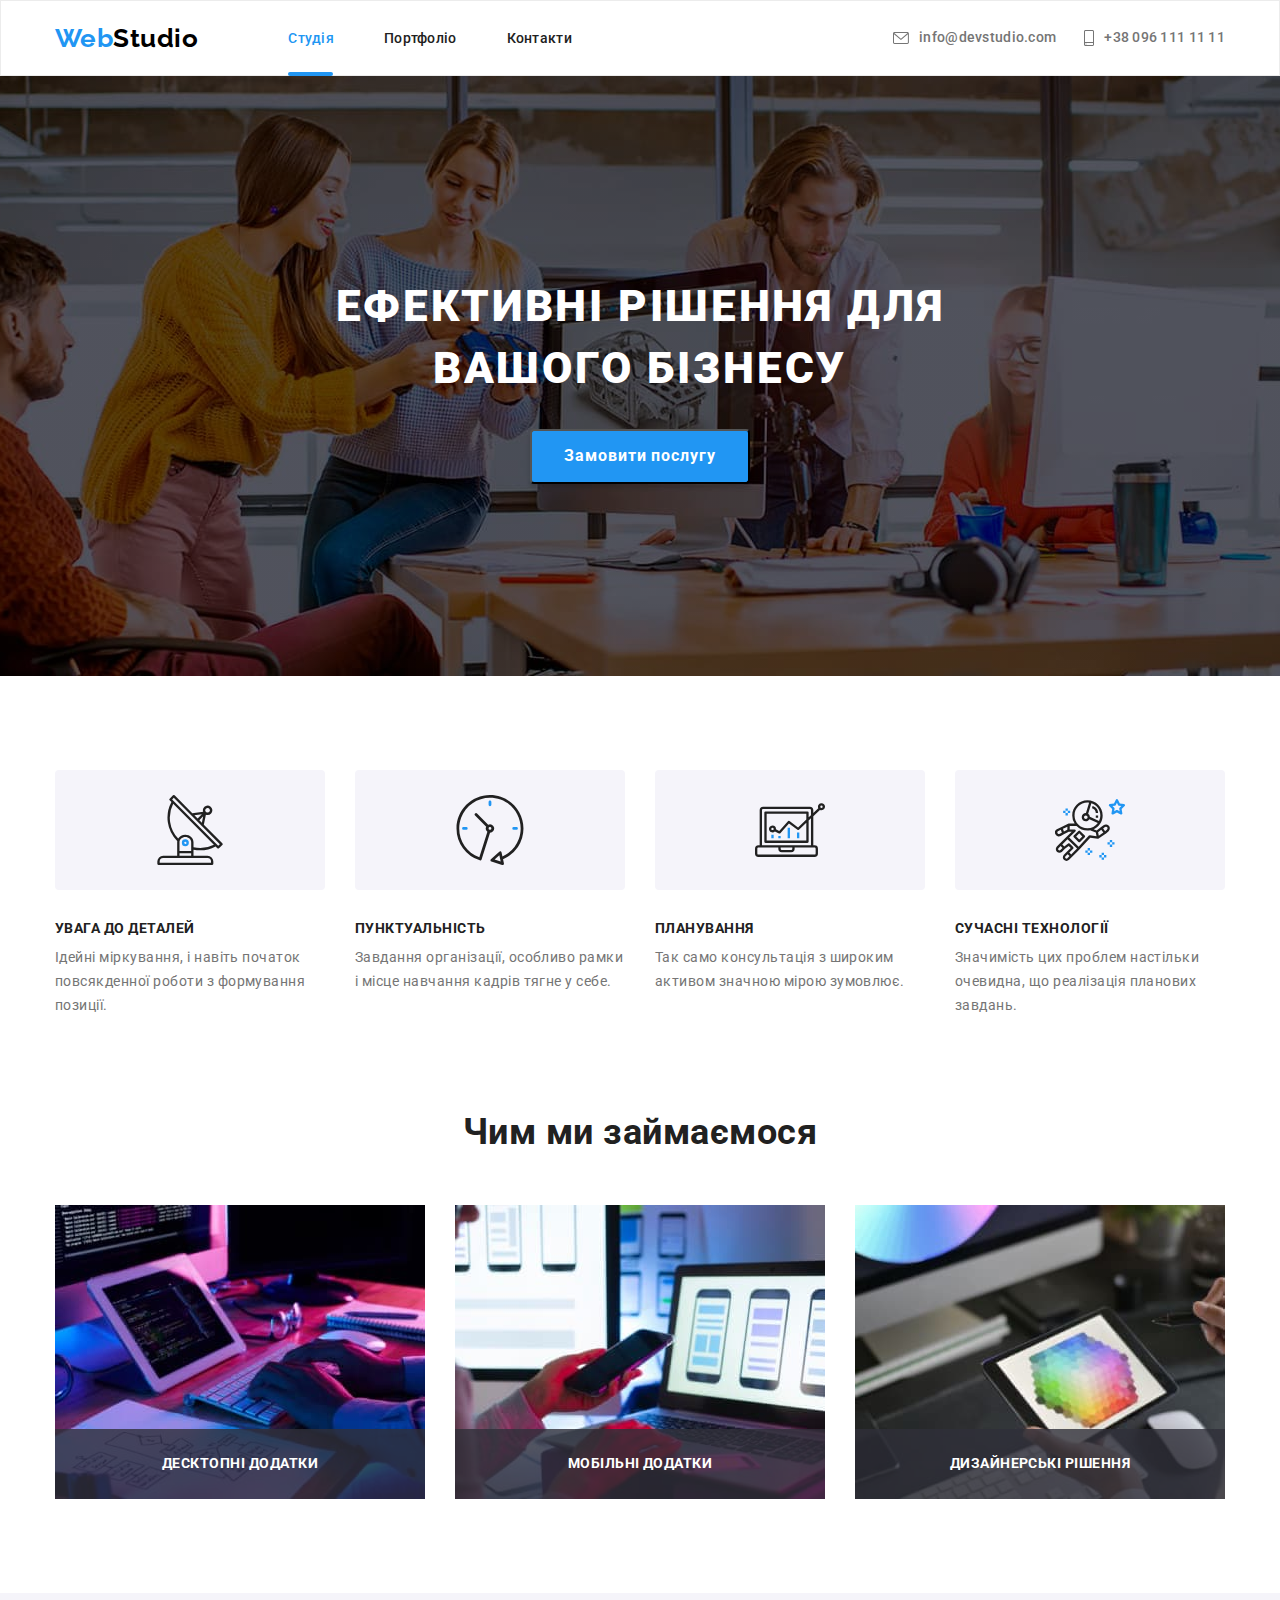
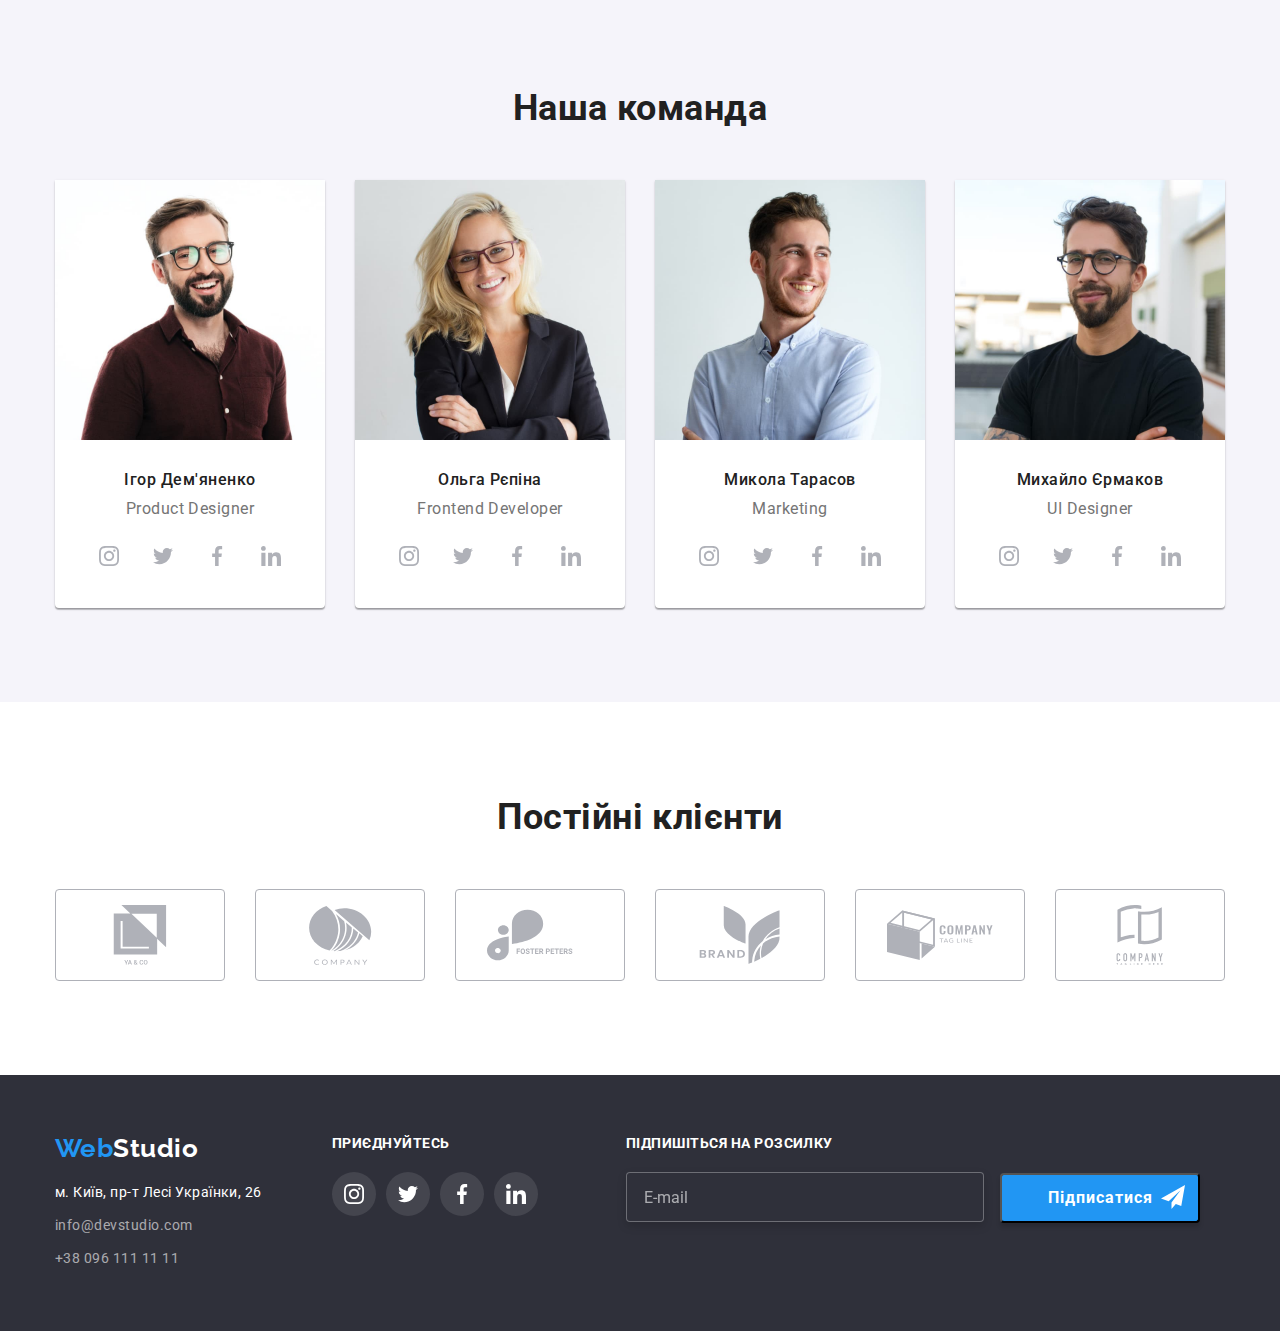
==== index.html @ 26f71ac4 "Оформление 6 д/з" ====
<!DOCTYPE html>
<html lang="uk">
    
<head>
    <meta charset="UTF-8">
    <meta http-equiv="X-UA-Compatible" content="IE=edge">
    <meta name="viewport" content="width=device-width, initial-scale=1.0">
    <title>Студія</title>
    <link rel="stylesheet" href="https://cdnjs.cloudflare.com/ajax/libs/modern-normalize/1.0.0/modern-normalize.min.css" />
    <link rel="preconnect" href="https://fonts.googleapis.com">
    <link rel="preconnect" href="https://fonts.gstatic.com" crossorigin>
    <link
        href="https://fonts.googleapis.com/css2?family=Raleway:ital,wght@0,700;1,700&family=Roboto:wght@400;500;700;900&display=swap"
        rel="stylesheet">
        <link rel="stylesheet" href="https://cdn.jsdelivr.net/npm/modern-normalize@1.1.0/modern-normalize.min.css">
    <link rel="stylesheet" href="./css/styles.css">
</head>
<body class="body-page">

    <!--Шапка-->

    <header class="page-header">
        <div class="container page-header-container">

        <nav class="page-nav">

        <a href="./index.html" class="logo"><span class="logo-web">Web</span>Studio</a>

        

        <ul class="menu list">
            <li class="menu-item">
                <a href="./index.html" class="menu-link link-current lines">Студія </a>
            </li>
            <li class="menu-item">
                <a href="./portfolio.html" class="menu-link lines">Портфоліо</a>
            </li>
            <li class="menu-item">
                <a href="" class="menu-link lines">Контакти</a>
            </li>

            </ul>

            </nav>

            

           <ul class="contact list">

            <li>
                <a href="mailto:info@devstudio.com" class="contact-phone-number lines ">
                    <svg class="contact-icon mail-list-item-link" width="16" height="12">
                        <use href="./images/sprite/symbol-defs.svg#icon-mail-page-header-hover"></use>
                    </svg>
                    info@devstudio.com</a>
            </li>
         
            <li>
               
                <a href="tel:+380961111111" class="contact-phone-number lines ">
                    <svg class="contact-icon phone-list-item-link" width="10" height="16">
                        <use href="./images/sprite/symbol-defs.svg#icon-smartphone-page-header"></use>
                    </svg>
                    +38 096 111 11 11</a>
                
            </li>
            

          </ul>
        </div>  

      

    </header>

    <!--уникальный контент страницы-->
    <main>

<!--Герой-->
<section class="hero">


    <div class="container page-hero-container">

<h1 class="hero-titel">Ефективні рішення для вашого бізнесу</h1>

<button type="button" class="modal-open-btn pramery" data-modal-open>Замовити послугу</button>

</div>

</section>

<!--Предложение-->

<section class="section section-sentence">
<div class="container container-section-sentence">


    <h2 class="section-titel hidinh">Наші переваги</h2>

    <ul class="sentence-list list">


    <li class="section-sentence-item">
        <div class="section-sentence-list"></div>

        <a href="antenna" lang="en" class="sentence-icon  ">
            <svg class="sentence-icon-list " width="70" height="70">
                <use href="./images/sprite/symbol-defs.svg#icon-antenna-section-sentence" class="sentence-icon-list-item">
                </use>
            </svg>
        </a>
        <h2 class="titel subtitel">УВАГА ДО ДЕТАЛЕЙ</h2>
        <p class="title-list">Ідейні міркування, і навіть початок повсякденної роботи з формування позиції.</p>


    </li>
    
    
    <li class="section-sentence-item">
        <div class="section-sentence-list"></div>
        <a href="clock" lang="en" class="sentence-icon ">
            <svg class="sentence-icon-list " width="70" height="70">
                <use href="./images/sprite/symbol-defs.svg#icon-clock-section-sentence" class="sentence-icon-list-item"></use>
            </svg>
        </a>
        <h2 class="titel subtitel">ПУНКТУАЛЬНІСТЬ</h2>
        <p class="title-list">Завдання організації, особливо рамки і місце навчання кадрів тягне у себе.</p>
        
    </li>
    
    <li class="section-sentence-item">
        <div class="section-sentence-list"></div>
        <a href="diagram" lang="en" class="sentence-icon  ">
            <svg class="sentence-icon-list " width="70" height="70">
                <use href="./images/sprite/symbol-defs.svg#icon-diagram-section-sentence" class="sentence-icon-list-item">
                </use>
            </svg>
        </a>
        <h2 class="titel subtitel">ПЛАНУВАННЯ</h2>
        <p class="title-list">Так само консультація з широким активом значною мірою зумовлює.</p>
        
    </li>
    
    <li class="section-sentence-item">
        <div class="section-sentence-list"></div>
        <a href="astronaut" lang="en" class="sentence-icon ">
            <svg class="sentence-icon-list " width="70" height="70">
                <use href="./images/sprite/symbol-defs.svg#icon-astronaut-section-sentence" class="sentence-icon-list-item">
                </use>
            </svg>
        </a>
        <h2 class="titel subtitel">СУЧАСНІ ТЕХНОЛОГІЇ</h2>
        <p class="title-list">Значимість цих проблем настільки очевидна, що реалізація планових завдань.</p>
         
    </li>
       
    </ul>
    </div>

</section>


<!--Чем занимается студия-->
<section class="section-do " >
<div class="container container-section-do">
   <h2 class="section-titel">Чим ми займаємося</h2>

   
   <ul class="section-list-do  list">
    <li class="section-list-do-item red">
    <div class="section-do-thumb">
        <img class="section-do-img" src="./images/img-1.jpg" alt="ноутбук" width="370"> 
        <p class="section-do-label">Десктопні додатки</p>
    </div>
    </li>

    <li class="section-list-do-item">
    <div class="section-do-thumb">
        <img src="./images/img-2.jpg" alt="телефон" width="370">

        <p class="section-do-label">Мобільні додатки</p>
        </div>
    </li>

    <li class="section-list-do-item">

    <div class="section-do-thumb">
        <img src="./images/img-3.jpg" alt="планшет" width="370">
        <p class="section-do-label">Дизайнерські рішення</p>
    </div>

    </li>
  
</ul>



</div>

</section>

<!--Команда-->
<section class="section team ">

    <div class="container">

    <h2 class="section-titel ">Наша команда</h2>

    <ul class="team-list list">
        <li class="team-list-link">
            
                <img src="./images/unknown.jpg" class="team-list-link-img" alt="мужчина" width="270">
                <h2 class="team-title subtitel">Ігор Дем'яненко</h2> 
                <p class="work-title">Product Designer</p> 

                <ul class="social-list list">
                    <li class="social-list__item">
                        <a href="instagram" lang="en" class="social-list__item-link social-list__item-link_instagram ">
                        <svg class="social-list__icon" width="20" height="20">
                            <use href="./images/sprite/symbol-defs.svg#icon-instagram-2" class="social-list-icon-use">
                            </use>
                        </svg>
                    </a>
                </li>

                    <li class="social-list__item">
                        <a href="twitter" lang="en" class="social-list__item-link social-list__item-link_twitter ">
                            <svg class="social-list__icon" width="20" height="20">
                                <use href="./images/sprite/symbol-defs.svg#icon-twitter" class="social-list-icon-use">
                                </use>
                            </svg>
                        </a>
                    </li>

                    <li class="social-list__item">
                        <a href="facebook" lang="en" class="social-list__item-link social-list__item-link_facebook ">
                            <svg class="social-list__icon" width="20" height="20">
                                <use href="./images/sprite/symbol-defs.svg#icon-facebook" class="social-list-icon-use">
                                </use>
                            </svg>
                        </a>
                    </li>

                    <li class="social-list__item">
                        <a href="linkedin" lang="en" class="social-list__item-link social-list__item-link_linkedin">
                            <svg class="social-list__icon" width="20" height="20">
                                <use href="./images/sprite/symbol-defs.svg#icon-linkedin" class="social-list-icon-use">
                                </use>
                            </svg>
                        </a>
                    </li>



                </ul>
               

               


            
        </li>

        

    <li class="team-list-link">

    <img src="./images/unknown2.jpg"class="team-list-link-img" alt="женщина" width="270">
     <h2 class="team-title subtitel">Ольга Рєпіна</h2>
     <p class="work-title">Frontend Developer</P>
     
        <ul class="social-list list">
            <li class="social-list__item">
                <a href="instagram" lang="en" class="social-list__item-link social-list__item-link_instagram ">
                    <svg class="social-list__icon" width="20" height="20">
                        <use href="./images/sprite/symbol-defs.svg#icon-instagram-2" class="social-list-icon-use">
                        </use>
                    </svg>
                </a>
            </li>
        
            <li class="social-list__item">
                <a href="twitter" lang="en" class="social-list__item-link social-list__item-link_twitter ">
                    <svg class="social-list__icon" width="20" height="20">
                        <use href="./images/sprite/symbol-defs.svg#icon-twitter" class="social-list-icon-use">
                        </use>
                    </svg>
                </a>
            </li>
        
            <li class="social-list__item">
                <a href="facebook" lang="en" class="social-list__item-link social-list__item-link_facebook ">
                    <svg class="social-list__icon" width="20" height="20">
                        <use href="./images/sprite/symbol-defs.svg#icon-facebook" class="social-list-icon-use">
                        </use>
                    </svg>
                </a>
            </li>
        
            <li class="social-list__item">
                <a href="linkedin" lang="en" class="social-list__item-link social-list__item-link_linkedin">
                    <svg class="social-list__icon" width="20" height="20">
                        <use href="./images/sprite/symbol-defs.svg#icon-linkedin" class="social-list-icon-use">
                        </use>
                    </svg>
                </a>
            </li>
        
        
        
        </ul>

    </li>

    <li class="team-list-link">

    <img src="./images/unknown3.jpg"class="team-list-link-img" alt="мужчина" width="270">
    <h2 class="team-title subtitel">Микола Тарасов</h2>
    <P class="work-title">Marketing</P>

    <ul class="social-list list">
        <li class="social-list__item">
            <a href="instagram" lang="en" class="social-list__item-link social-list__item-link_instagram ">
                <svg class="social-list__icon" width="20" height="20">
                    <use href="./images/sprite/symbol-defs.svg#icon-instagram-2" class="social-list-icon-use">
                    </use>
                </svg>
            </a>
        </li>
    
        <li class="social-list__item">
            <a href="twitter" lang="en" class="social-list__item-link social-list__item-link_twitter ">
                <svg class="social-list__icon" width="20" height="20">
                    <use href="./images/sprite/symbol-defs.svg#icon-twitter" class="social-list-icon-use">
                    </use>
                </svg>
            </a>
        </li>
    
        <li class="social-list__item">
            <a href="facebook" lang="en" class="social-list__item-link social-list__item-link_facebook ">
                <svg class="social-list__icon" width="20" height="20">
                    <use href="./images/sprite/symbol-defs.svg#icon-facebook" class="social-list-icon-use">
                    </use>
                </svg>
            </a>
        </li>
    
        <li class="social-list__item">
            <a href="linkedin" lang="en" class="social-list__item-link social-list__item-link_linkedin">
                <svg class="social-list__icon" width="20" height="20">
                    <use href="./images/sprite/symbol-defs.svg#icon-linkedin" class="social-list-icon-use">
                    </use>
                </svg>
            </a>
        </li>
    
    
    
    </ul>

    </li>


    <li class="team-list-link">
   
        <img src="./images/unknown4.jpg"class="team-list-link-img" alt="мужчина" width="270">
        <h2 class="team-title subtitel">Михайло Єрмаков</h2>
       <P class="work-title">UI Designer</P>

    <ul class="social-list list">
        <li class="social-list__item">
            <a href="instagram" lang="en" class="social-list__item-link social-list__item-link_instagram ">
                <svg class="social-list__icon" width="20" height="20">
                    <use href="./images/sprite/symbol-defs.svg#icon-instagram-2" class="social-list-icon-use">
                    </use>
                </svg>
            </a>
        </li>
    
        <li class="social-list__item">
            <a href="twitter" lang="en" class="social-list__item-link social-list__item-link_twitter ">
                <svg class="social-list__icon" width="20" height="20">
                    <use href="./images/sprite/symbol-defs.svg#icon-twitter" class="social-list-icon-use">
                    </use>
                </svg>
            </a>
        </li>
    
        <li class="social-list__item">
            <a href="facebook" lang="en" class="social-list__item-link social-list__item-link_facebook ">
                <svg class="social-list__icon" width="20" height="20">
                    <use href="./images/sprite/symbol-defs.svg#icon-facebook" class="social-list-icon-use">
                    </use>
                </svg>
            </a>
        </li>
    
        <li class="social-list__item">
            <a href="linkedin" lang="en" class="social-list__item-link social-list__item-link_linkedin">
                <svg class="social-list__icon" width="20" height="20">
                    <use href="./images/sprite/symbol-defs.svg#icon-linkedin" class="social-list-icon-use">
                    </use>
                </svg>
            </a>
        </li>
    
    
    
    </ul>

    </li>
</ul>

</div>

</section>

<section class="section clients">

    <!--Постійні клієнти-->
    <div class="container">

<h2 class="clients-titel">Постійні клієнти</h2>

<ul class="clients-list list">

    <li class="clients-list__item">
    <a href="clients-1" lang="en" class="clients-list__item-link">
        <svg class="clients-list__icon" width="106" height="60">
            <use href="./images/sprite/symbol-defs.svg#icon-group" class="clients-list-icon-use">
            </use>
        </svg>
    </a>
    </li>

    <li class="clients-list__item">
        
        <a href="clients-2" lang="en" class="clients-list__item-link">
        <svg class="clients-list__icon" width="106" height="60">
            <use href="./images/sprite/symbol-defs.svg#icon-group-2" class="clients-list-icon-use">
            </use>
        </svg>
    </a>
</li>


    <li class="clients-list__item">
        <a href="clients-3" lang="en" class="clients-list__item-link">
        <svg class="clients-list__icon" width="106" height="60">
            <use href="./images/sprite/symbol-defs.svg#icon-group-3" class="clients-list-icon-use">
            </use>
        </svg>
    </a>
</li>


    <li class="clients-list__item">
        
        <a href="clients-4" lang="en" class="clients-list__item-link">
        <svg class="clients-list__icon" width="106" height="60">
            <use href="./images/sprite/symbol-defs.svg#icon-group-4" class="clients-list-icon-use">
            </use>
        </svg>
    </a>

</li>
    <li class="clients-list__item">
        
        <a href="clients-5" lang="en" class="clients-list__item-link">
        <svg class="clients-list__icon" width="106" height="60">
            <use href="./images/sprite/symbol-defs.svg#icon-group-5" class="clients-list-icon-use">
            </use>
        </svg>
    </a>

</li>
    <li class="clients-list__item">
        <a href="clients-6" lang="en" class="clients-list__item-link">
        <svg class="clients-list__icon" width="106" height="60">
            <use href="./images/sprite/symbol-defs.svg#icon-group-6" class="clients-list-icon-use">
            </use>
        </svg>
    </a>

</li>
</ul>



</div>

</section>

</main>

<footer class="footer container-footer">

    <div class="container footer-box">

        
<div class="footer-on">
      
        <a href="./index.html" class="logo-footer lines"><span class="logo-web-footer">Web</span>Studio</a>

       

    <address class="footer-address">

    <ul class="footer-titel list">

        <li><a href="https://www.google.com/maps/place/бул.+Леси+Украинки,+26,+Киев,+02000/@50.4265807,30.5383858,17z/data=!3m1!4b1!4m5!3m4!1s0x40d4cf0e033ecbe9:0x57a4dffefec77da0!8m2!3d50.4265807!4d30.5383858?shorturl=1"
                target="_blank" rel="noreferer noopener nofollow" class="footer-link adress footer-br">м. Київ, пр-т Лесі Українки, 26</a></li>
        <li><a href="mailto:info@devstudio.com" class="footer-link mail footer-br">info@devstudio.com</a></li>
            <li><a href="tel:+380961111111" class="footer-link tel footer-br">+38 096 111 11 11</a></li>
        
    
    </ul>
    </address>

    </div>


    <div class="foter-social">

    <p class="footer-social-titel">приєднуйтесь</p>

    <ul class="footer-social-list list">



     
    
        <li class="footer-social-list__item">
            <a href="instagram" lang="en" class="footer-social-list__item-link social-list__item-link_instagram ">
                <svg class="footer-social-list__icon" width="20" height="20">
                    <use href="./images/sprite/symbol-defs.svg#icon-instagram-2" class="footer-social-list-icon-use">
                    </use>
                </svg>
            </a>
        </li>
    
        <li class="social-list__item">
            <a href="twitter" lang="en" class="footer-social-list__item-link social-list__item-link_twitter ">
                <svg class="footer-social-list__icon" width="20" height="20">
                    <use href="./images/sprite/symbol-defs.svg#icon-twitter" class="footer-social-list-icon-use">
                    </use>
                </svg>
            </a>
        </li>
    
        <li class="social-list__item">
            <a href="facebook" lang="en" class="footer-social-list__item-link social-list__item-link_facebook ">
                <svg class="footer-social-list__icon" width="20" height="20">
                    <use href="./images/sprite/symbol-defs.svg#icon-facebook" class="footer-social-list-icon-use">
                    </use>
                </svg>
            </a>
        </li>
    
        <li class="social-list__item">
            <a href="linkedin" lang="en" class="footer-social-list__item-link social-list__item-link_linkedin">
                <svg class="footer-social-list__icon" width="20" height="20">
                    <use href="./images/sprite/symbol-defs.svg#icon-linkedin" class="footer-social-list-icon-use">
                    </use>
                </svg>
            </a>
        </li>
    
    
    
    </ul>
 
    </div>


    
    <div>
        <p class="footer-input-titel">Підпишіться на розсилку</p>

<form class="footer-modal-form">
    <label class="footer-modal-form-field">
        <div class="modal-form-input-wrapp">
            <input type="email" class="footer-modal-form-input" 
            required pattern="[A-Za-zА-Яа-яЁёІіЇїЄє]+" 
            name="user-footer_email"
            placeholder="E-mail">
        
<span class="footer-modal-form-buttom">
<button type='submit' class= "footer-modal-button">Підписатися
    <svg class="footer-modal-icon-send " width="24" height="24">
        <use href="./images/sprite/symbol-defs.svg#icon-send"></use>
    </svg>
</button>

</span>

</div>




        </form>
    </div>



</footer>

<div class="backdrop is-hidden"  data-modal>
    <div class="modal">
        <button type="buttom" class="modal-close-btn" data-modal-close>
            <svg class="modal-close-icon" width="18" height="18">
                <use href="./images/sprite/symbol-defs.svg#icon-close">
                    </use>
            </svg>
        </button>
        <b class="modal-form-titel">Залиште свої дані, ми вам передзвонимо</b>
        <form class="modal-form">
            <label class="modal-form-field">
                <span class="modal-form-field-desc">Ім'я</span>
                <span class="modal-form-input-wrapp">
                <input type="text" class="modal-form-input" 
                required 
                pattern="[A-Za-zА-Яа-яЁёІіЇїЄє]+" 
                name="user_name">
                <svg class="modal-form-icon" width="18" height="18">
                    <use href="./images/sprite/symbol-defs.svg#modal-icon-person"></use>
                </svg>
                </span>

            </label>

            <label class="modal-form-field">
                <span class="modal-form-field-desc">Телефон</span>
                <span class="modal-form-input-wrapp">
                <input type="tel" class="modal-form-input" 
                required 
                pattern="[0-9]{3}-[0-9]{3}-[0-9]{2}-[0-9]{2}"
                title="xxx-xxx-xx-xx"
                name="user_phome">
                <svg class="modal-form-icon" width="18" height="18">
                    <use href="./images/sprite/symbol-defs.svg#modal-icon-phone"></use>
                </svg>
                </span>
                
            </label>

            <label class="modal-form-field">
                <span class="modal-form-field-desc">Пошта</span>
                <span class="modal-form-input-wrapp">
                <input type="email" class="modal-form-input" required pattern="[A-Za-zА-Яа-яЁёІіЇїЄє]+"
                name="user_email">
                <svg class="modal-form-icon" width="18" height="18">
                    <use href="./images/sprite/symbol-defs.svg#modal-icon-email"></use>
                </svg>
                </span>
            </label>

            <label class="modal-form-field">
           <span class="modal-form-field-desc">Коментар</span>
                <textarea name="user_message" class="modal-form-massage"
                placeholder="Введіть текст"></textarea>            
            </label>
            <label class="modal-form-check-field">
                <input type="checkbox" class="modal-form-check" required
                name="checkbox">
                <svg class="modal-form-own-checkbox">
                    <use  class="modal-form-own-checkbox-icon" href="./images/sprite/symbol-defs.svg#icon-check"></use>
                </svg>
                <span class="modal-form-text">Погоджуюся з розсилкою та приймаю &nbsp;</span>
                        <a href="" class="modal-form-treaty">Умови договору</a>
            </label>
            <button type='submit' class="modal-form-submit">Відправити</button>

        </form>
    </div>
</div>

    <script src="./js/modal.js"></script>
</body>
</html>
---- css/styles.css ----
/* цвет основного текста черный #212121 */
/* вторичный цвет серый #757575 */
/* акцент голубой цвет #2196F3 */
/* белый цвет #FFFFFF */


/* вторичный цвет фона темно серый #2F303A */
/* вториный цвет фона серый #F5F4FA */


:root {
    --primery-text-color: #212121;
    --titel-text-color: #757575;
    --accent-color: #2196F3;
    --stock-color: #FFFFFF;
    --logo-color: #000000;
    --hero-color: #2F303A;
    --tem-color: #F5F4FA;
    --footer-color: rgba(255, 255, 255, 0.6);
    --heder-line: #ECECEC;


    --primety-font:'Roboto', sans-serif;
    --secondary-font: 'Raleway', sans-serif;
    --overlay: rgba(0, 0, 0, 0.4);

    --transition-dur-and-func: 250ms cubic-bezier(0.4, 0, 0.2, 1);
}
/* Сброс точек */

.lines {
    text-decoration: none;

}

.list {
    list-style: none;
}

/* Убрать растояние под фото */

img {
    display: block;
}

button {
    cursor: pointer;
    font-family: inherit;
}

body {



    font-family: var(--primety-font);
    letter-spacing: 0.03em
        }

h1,
h2,
h3,
h4,
p {
margin-top: 0;
margin-bottom: 0;
}
    
ul,
ol {
margin-top: 0;
margin-bottom: 0;
padding-left: 0;
}
    
button {
cursor: pointer;
}
    
img {
display: block;
}

address {
    font-style: normal;
}

.container {
    width: 1200px;
    margin-left: auto;
    margin-right: auto;
    padding-left: 15px;
    padding-right: 15px;
}

.hidinh {
    display: none;
}




/* Body
.body-page {
     
} */


/* Page-header */

.page-header {
    background-color: var(--stock-color);
    
   
}

.page-header {
    border: 1px solid var(--heder-line)
}

.page-header-container {
    display: flex;
    align-items: center;
    justify-content: space-between;
   
   
    
}

.page-nav {
    display: flex;
    align-items: center;
}

/* Logo */
.logo {
    color: var(--logo-color);
    font-family: var(--secondary-font);
        font-weight: 700;
        font-size: 26px;
        line-height: 1;
         text-decoration: none;
        
    
    
       
}

.logo {
    margin-right: 90px;
    padding-top: 24px;
        padding-bottom: 24px;
}

.logo-web {
    color: var(--accent-color);
    font-family: var(--secondary-font);
}



/* Стрраницы Menu */

.menu .menu-link {
    position: relative;
    color: #212121;
    font-weight: 500;
        font-size: 14px;
        line-height: 1;
        letter-spacing: 0.02em;
        transition: color var(--transition-dur-and-func);
   
}

.menu .menu-link:hover,
.menu .menu-link:focus
{
    color: var(--accent-color);
 
    
}

.menu .link-current { 
    
    color: var(--accent-color);


}

.menu .link-current-portfolio {
    color: var(--accent-color);

}

.link-current::after {
    position: absolute;
    display: block;
    content: '';
    width: 45px;
    height: 4px;
    margin-top: 25px;
    background: #2196F3;
        border-radius: 2px;
}

.link-current-portfolio::after {
    position: absolute;
    display: block;
        content: '';
        width: 73px;
        height: 4px;
        margin-top: 25px;
        background: #2196F3;
        border-radius: 2px;

}

.menu {
    align-items: center;
    display: flex;
    column-gap: 50px;
}

.contact {
    display: flex;
    column-gap: 28px;
}

img {
    max-width: 100%;
    height: auto;
}


/* .menu-item:not(:last-child) {
    margin-right: 50px;
} */



/* Как связаться Contact-phone-number */

.contact .contact-phone-number
{
color: var(--titel-text-color);
font-weight: 500;
    font-size: 14px;
    line-height: 1.1;
    letter-spacing: 0.02em;
    transition: color var(--transition-dur-and-func);

}

.contact .contact-phone-number:hover,
.contact .contact-phone-number:focus 
{
    color: var(--accent-color);
}

.contact-phone-number {
    display: flex;
    align-items: center;
    justify-content: center;
    column-gap: 10px;
}

.mail-list-item-link

 {
    fill: var(--titel-text-color);
}

.contact-icon {
    fill: currentColor;
}



/* Герой Hero */



.hero {
    max-width: 1600px;
        height: 600px;
        margin-left: auto;
        margin-right: auto;
        background-color: var(--hero-color);
        background-image: linear-gradient(to right,
         var(--overlay),
        var(--overlay)
        ),
            url(../images/img_hero.jpg);
            background-repeat: no-repeat;
                    background-position: center;
                    background-size: cover;
                    background-clip: border-box;
    

}



.hero {
    padding-top: 200px;
    padding-bottom: 200px;
   
    
   
}

.hero-titel {
    color: var(--stock-color);
    font-weight: 900;
        font-size: 44px;
        line-height: 1.4;
        letter-spacing: 0.06em;
        text-transform: uppercase;
        width: 696px;
       margin-left: auto;
       margin-right: auto;
  
       
      

        
      
     
}

.hero-titel {

    

    margin-bottom: 30px;
    
    
   
}

.page-hero-container {
    text-align: center;
    
    
}

.modal-open-btn { color: var(--stock-color);
    background-color: var(--accent-color);
    font-weight: 700;
        font-size: 16px;
        line-height: 1.9;
        letter-spacing: 0.06em;
        box-shadow: 0px 4px 4px rgba(0, 0, 0, 0.15);
            border-radius: 4px;
         
 
          
}



.modal-open-btn:hover,
.modal-open-btn:focus
{


    color: var(--stock-color);
        background-color: var(--accent-color);
        

}

.modal-open-btn {
    padding: 10px 32px;
}








/* Section */

.section-titel {
   color: var(--primery-text-color);
    font-weight: 700;
    font-size: 36px;
    line-height: 1.2;
    text-align: center;
    margin-bottom: 50px;
    
}

.section {
  padding-top: 94px;
   padding-bottom: 94px;
}

.subtitel {
    margin-bottom: 10px;
}

/* Sentence < !--Предложение--> */


.sentence-list .titel {
    color: var(--primery-text-color);
font-weight: 700;
    font-size: 14px;
    line-height: 1.15;
    text-transform: uppercase;
  
}
.title-list {
    color: var(--titel-text-color);
    font-weight: 400;
        font-size: 14px;
        line-height: 1.7;
       
        
}

.sentence-list {
    display: flex;
    flex-wrap: wrap;
    gap: 30px;
 

}

 .section-sentence-item{
    flex-basis: calc((100% - 90px) / 4);
   

 }  

 .sentence-icon{
    display: flex;
        align-items: center;
        justify-content: center;
        width: 270px;
            height: 120px;
            border-radius: 4px;
            background-color: var(--tem-color);
            margin-bottom: 30px;
           
         
 }

 .sentence-icon-list-item {
   
  
   padding: 25px 100px;
    

    
 }
 
 .section-sentence-list {
    display: flex;
        align-items: center;
        justify-content:space-between;
        

 }

 





/* Studio do < !--Чем занимается студия--> */
.section-do {
    background-color: var(--stock-color);
}

.section-do {
        padding-bottom: 94px;
}

.section-list-do {
    display: flex;
    flex-wrap: wrap;
        gap: 30px;
}

.section-list-do-item {
    flex-basis: calc((100% - 60px) / 3);
    max-width: 100%;
    height: auto;

}


.section-do-thumb {
    
position: relative;


  
  
}

.section-do-label {
   
    display: flex;
    align-items: center;
    justify-content: center;
    position: absolute;
    bottom: 0;
    width: 370px;
    height: 70px;
    background-color: rgba(47, 48, 58, 0.8);
    color: var(--stock-color);
    text-transform: uppercase;
    font-weight: 700;
text-align: center;
font-size: 14px;
    line-height: 1.2;
  
     
    /* transform: translate(50%, -50%); */
  


}
    

/* Team  < !--Команда-->*/

.team {
    background-color: var(--tem-color);
}

.team-list .team-title { 
    color: var(--primery-text-color);
    font-weight: 500;
        font-size: 16px;
        line-height: 1.2;
        text-align: center;
        padding-top: 30px;
       
        

}

.team-list .work-title  {
    color: var(--titel-text-color);
    font-weight: 400;
        font-size: 16px;
        line-height: 1.2;
        text-align: center;
        
        
}

.team-list {
    display: flex;
        flex-wrap: wrap;
        gap: 30px;

}


.work-title {
    margin-bottom: 16px;
}

.team-list-link {
    background: var(--stock-color);
    flex-basis: calc((100% - 90px) / 4);
    max-width: 100%;
        height: auto;
        box-shadow: 0px 1px 3px rgba(0, 0, 0, 0.12), 0px 1px 1px rgba(0, 0, 0, 0.14), 0px 2px 1px rgba(0, 0, 0, 0.2);
border-radius: 0px 0px 4px 4px;
}



    
   .social-list {
       display: flex;
       justify-content: center;
       gap: 10px;
       padding-bottom: 30px;
       

      
   }

   .social-list__item-link {
       display: flex;
       align-items: center;
       justify-content: center;
       width: 44px;
       height: 44px;
       border-radius: 50%;
       background-color: var(--stock-color);
    transition: background-color var(--transition-dur-and-func);
       
    

       
   }

   .social-list__icon {
    
      gap: 10px;
       fill: #AFB1B8;
        transition: fill var(--transition-dur-and-func);
   }

   .social-list-icon-use{
    padding: 12px;
   }
   .social-list__item-link:hover .social-list__icon,
   .social-list__item-link:focus .social-list__icon{
       
    
    fill: var(--stock-color);
   }

 .social-list__item-link:hover
  {
    background-color: var(--accent-color);
 }


 /* Clients  < !--Постійні клієнти-->*/

 .clients-titel
 {
    color: var(--primery-text-color);
    font-weight: 700;
    font-size: 36px;
    line-height: 1.2;
    text-align: center;
    margin-bottom: 50px;
}

.clients-list {
    display: flex;
    justify-content: center;
   
}

.clients-list__item-link {
    display: flex;
    align-items: center;
    justify-content: center;
    width: 170px;
    height: 92px;
border: 1px solid #AFB1B8;
    border-radius: 4px;
    background-color: var(--stock-color);
    column-gap: 30px;
    transition: background-color var(--transition-dur-and-func), border-color var(--transition-dur-and-func);
  



}

.clients-list__icon {
    fill: #AFB1B8;
    transition: fill var(--transition-dur-and-func);
}

.clients-list__item:not(:last-child) {
    margin-right: 30px;
}

.clients-list-icon-use {
    padding: 16px 32px;
}

.clients-list__item-link:hover .clients-list__icon,
.clients-list__item-link:focus .clients-list__icon {
   
    fill: var(--accent-color);
}

.clients-list__item-link:hover,
.clients-list__item-link:focus {

    border-color:  var(--accent-color);
    
}

   
/* Footer  */



.footer {
    background-color: var(--hero-color);
    
    
}

.logo-footer {
    color: var(--stock-color);
    font-family: var(--secondary-font);
        font-weight: 700;
        font-size: 26px;
        line-height: 1;
        margin-bottom: 20px;
            display: inline-block;
    
       
        
        
}

.logo-web-footer {
    color: var(--accent-color);
    font-family: var(--secondary-font);
 

    
   
   
}
.adress  { 
    color: var(--stock-color);
    font-weight: 400;
        font-size: 14px;
        line-height: 1.7;
        text-decoration: none;
      
      
     
    
    
}

.mail,
.tel {
    color: var(--footer-color);
    font-weight: 400;
        font-size: 14px;
        line-height: 1.7;
        text-decoration: none;
        font-style: normal;
        
     

}



.footer-box {
    display: flex;
}

.footer-on {
    margin-right: 70px;
}

.footer-social {
  
}

.footer-social-list {
    
    display: flex;
    text-align: center;
    align-items: baseline;
    width: 200px;
    margin: 0 auto;
    gap: 10px;
    margin-right: 94px;
}


.footer-social-titel {
    color: var(--stock-color);
        font-weight: 700;
        font-size: 14px;
        line-height: 1.2;
        margin-bottom: 20px;
        text-transform: uppercase;


}


 

 .footer-social-list__item-link {
     display: flex;
     align-items: center;
     justify-content: center;
     width: 44px;
     height: 44px;
     border-radius: 50%;
     background-color: rgba(255, 255, 255, 0.1);
    transition: background-color var(--transition-dur-and-func);
     




 }

 .footer-social-list__icon {

     
     fill: var(--stock-color);
     
 }

 .social-list-icon-use {
     padding: 12px;
 }



 .footer-social-list__item-link:hover {
     background-color: var(--accent-color);
 }

 /* ====== foter-input ===== */
   
.foter-modal-form {
    
   
}

.foter-modal-form-field {
    

}

 .footer-input-titel {
    color: var(--stock-color);
        font-weight: 700;
        font-size: 14px;
        line-height: 1.2;
        margin-bottom: 20px;
        text-transform: uppercase;
 }

 .modal-form-input-wrapp {
    display: flax;
    align-items: center;
    justify-content: center;

    
 }


 .footer-modal-form-input {
    width: 358px;
        height: 50px;
        border: 1px solid rgba(255, 255, 255, 0.3);
            filter: drop-shadow(0px 4px 4px rgba(0, 0, 0, 0.15));
            border-radius: 4px;
            background-color: var(--hero-color);
            margin-right: 12px;
 
 }

 .footer-modal-form-input::placeholder {
    font-weight: 400;
    font-size: 16px;
        line-height: 1.25;
    padding: 15px;
color: rgba(255, 255, 255, 0.6);
    
 }

  

 .footer-modal-button {
     width: 200px;
     height: 50px;
     color: var(--stock-color);
     background-color: var(--accent-color);
     font-weight: 700;
     font-size: 16px;
     line-height: 1.9;
     letter-spacing: 0.06em;
     box-shadow: 0px 4px 4px rgba(0, 0, 0, 0.15);
     border-radius: 4px;
     align-self: center;
     
     



 }



 .footer-modal-button:hover,
 .footer-modal-button:focus {


     color: var(--stock-color);
     background-color: var(--accent-color);


 }

 
.footer-modal-icon-send {
    fill: var(--stock-color);
}





.footer-modal-form-buttom {
    position: relative;
}

.footer-modal-icon-send {
    position: absolute;
    top: 50%;
    right: 15px;
transform: translateY(-50% );
}
 



/* .tel, 
.adress {padding-bottom: 9px;} */


.footer-titel {
    display: flex;
    flex-direction: column;
    gap: 9px;
}

.footer-titel .footer-link:hover,
.footer-titel .footer-link:focus 
{
    color: var(--accent-color);
    transition: color var(--transition-dur-and-func);
}

.container-footer {
    padding-top: 60px;
    padding-bottom: 60px;
   
}



/* Portfolio.html */

/* Portfolio-section */

.portfolio-title {
    color: var(--primery-text-color);
    font-weight: 700;
        font-size: 36px;
        line-height: 1.2;
        text-align: center;

    
      
}

.portfolio-button {
    color: var(--primery-text-color);
    background-color: var(--tem-color);
    font-family: inherit;
        cursor: pointer;
font-weight: 500;
    font-size: 16px;
    line-height: 1.6;
    text-align: center;
    border-radius: 4px;
 border: transparent;
    transition: color var(--transition-dur-and-func), background-color  var(--transition-dur-and-func), box-shadow  var(--transition-dur-and-func);
  
}

.portfolio-button:hover,    
.portfolio-button:focus
 { color: var(--stock-color);
    background-color: var(--accent-color);
        box-shadow: 0px 3px 1px rgba(0, 0, 0, 0.1), 0px 1px 2px rgba(0, 0, 0, 0.08), 0px 2px 2px rgba(0, 0, 0, 0.12);
}




.portfolio-list {
    display: flex;
    justify-content: center;
    flex-wrap: wrap;
    gap: 8px;
    margin-bottom: 50px;
}

.portfolio-button {
    padding: 6px 25px;
}

.our-projects-title {
    color: var(--primery-text-color);
    font-weight: 700;
        font-size: 18px;
        line-height: 2;
        letter-spacing: 0.06em;
       
        
     
}
.our-projects-list {
    
    color: var(--titel-text-color);
    font-weight: 400;
        font-size: 16px;
        line-height: 2;

        
        
    
}

.our-projects-link {
    display: inline-block;
    text-decoration: none;
    cursor: pointer;
   transition: box-shadow  var(--transition-dur-and-func);
}

.our-projects-link:hover,
.our-projects-link:focus {
    box-shadow: 0px 1px 1px rgba(0, 0, 0, 0.12), 0px 4px 4px rgba(0, 0, 0, 0.06), 1px 4px 6px rgba(0, 0, 0, 0.16);
}


.our-projects {
    
    display: flex;
        flex-wrap: wrap;
        gap: 30px;

}



.our-projects-item {
    flex-basis: calc((100% - 60px) / 3);
    max-width: 100%;
        height: auto;

}

.our-projects-item-img {
 
}

.our-projects-title {
   margin-bottom: 4px;
   
}

.our-projects-lines {

padding: 20px 24px 20px 24px;
border: 1px solid #EEEEEE;
border-top: 0;

}

.our-projects-thumb {
    position: relative;
    overflow: hidden;


}


.our-projects-label{
    
    position: absolute;
    top: 0;
        left: 0;
    height: 100%;
    width: 100%;
        background: rgba(33, 150, 243, 0.9);
        color: #FFFFFF;
        padding: 63px 24px;
        font-weight: 400;
            font-size: 18px;
        line-height: 1.6;
 overflow: auto;
 transform: translateY(101%);
 transition: transform var(--transition-dur-and-func);

}

.our-projects-link:hover .our-projects-label, 
.our-projects-link:focus .our-projects-label {
    transform: translateY(0%);

}

/* ========Backdrop======== */

.backdrop {
    position: fixed;
    top: 0;
    left: 0;
    z-index: 100;
    width: 100%;
    height: 100%;
    background: rgba(0, 0, 0, 0.2);


    visibility: visible;
        opacity: 1;
        pointer-events: auto;
        transition: opacity var(--transition-dur-and-func), visibility var(--transition-dur-and-func);
}

.backdrop.is-hidden {
    visibility: hidden;
    opacity: 0;
    pointer-events: none;

}

/* ========Modal-Window======== */

.modal {
    position: absolute;
        top: 50%;
            left: 50%;
            transform: translate(-50%, -50%);
    width: 528px;
    height: 580px;
padding: 40px;
    background-color: var(--stock-color);
   


        /* box-shadow: 0px 1px 3px rgba(0, 0, 0, 0.12), 0px 1px 1px rgba(0, 0, 0, 0.14), 0px 2px 1px rgba(0, 0, 0, 0.2);
        border-radius: 4px; */
}

.modal-close-btn {
    position: absolute;
    top: 8px;
    right: 8px;
    display: flex;
    align-items: center;
    justify-content: center;
    width: 30px;
  height: 30px;
  border-radius: 50%;
  background-color: transparent;
  border: 1px solid #303030;
  padding: 0;
}

.modal-form-titel {
    display: block;
    text-align: center;
        margin-bottom: 30px;

        font-family: var(--primety-font);
        font-weight: 700;
        font-size: 20px;
            line-height: 1.2;
}

/* ========Modal-Form======== */

.modal-form {
    display: flex;
    flex-direction: column;
}

.modal-form-field {
    margin-bottom: 10px;

}

.modal-form-field-desc {
    display: block;
    font-weight: 400;
        font-size: 12px;
        line-height: 1.2;   
        color: var(--titel-text-color);
        margin-bottom: 4px;
}

.modal-form-input-wrapp {
    position: relative;
    display: block;
}

.modal-form-input {
    width: 100%;
    height: 40px;
    border: 1px solid rgba(33, 33, 33, 0.2);
        border-radius: 4px;
        padding-left: 42px;
        transition: border-color var(--transition-dur-and-func);
}

.modal-form-input:focus {
    outline: none;
    border-color: var(--accent-color);

}

.modal-form-icon {
    position: absolute;
    top: 50%;
    left: 12px;
    transform: translateY(-50%);
    transition: fill var(--transition-dur-and-func);
  
}

.modal-form-input:focus + .modal-form-icon {
    fill: var(--accent-color);
}

.modal-form-massage {
    width: 100%;
    height: 120px;
    border: 1px solid rgba(33, 33, 33, 0.2);
        border-radius: 4px;
        padding: 15px;
        resize: none;
        transition: border-color var(--transition-dur-and-func);
}

.modal-form-massage::placeholder {
color: rgba(117, 117, 117, 0.5);
font-size: 12px;
    line-height: 1.2;
}

.modal-form-check {
    appearance: none;
    position: absolute;

}


.modal-form-massage:focus {
    outline: none;
    border-color: var(--accent-color);
    
}

.modal-form-check-field {
    display: flex;
    align-items: center;
    margin-bottom: 30px;
}

.modal-form-check {
    width: 16px;
    height: 14px;
    
}

.modal-form-own-checkbox {
    width: 16px;
    height: 15px;
    border: 1px solid #303030;
    border-radius: 2px;
    cursor: pointer;
    margin-right: 7px;
    transition: fill border (--transition-dur-and-func);
}



.modal-form-own-checkbox-icon {
    display: none;
    fill: var(--stock-color);
   
}

.modal-form-check:checked + .modal-form-own-checkbox {
    background-color: var(--accent-color);
    border: 1px solid var(--accent-color);

}

.modal-form-check:checked + .modal-form-own-checkbox .modal-form-own-checkbox-icon {
    display: block;
}

.modal-form-check:focus + .modal-form-own-checkbox {

box-shadow: 0px 4px 4px rgba(0, 0, 0, 0.25);


}

.modal-form-text {
    font-weight: 400;
        font-size: 14px;
        line-height: 1.7;
    
        color: var(--titel-text-color);
}

.modal-form-treaty {
    font-weight: 400;
        font-size: 14px;
        line-height: 1.7;
        letter-spacing: 0.03em;
    
        color: var(--accent-color);
}

.modal-form-submit {
width: 200px;
height: 50px;
        color: var(--stock-color);
        background-color: var(--accent-color);
        font-weight: 700;
        font-size: 16px;
        line-height: 1.9;
        letter-spacing: 0.06em;
        box-shadow: 0px 4px 4px rgba(0, 0, 0, 0.15);
        border-radius: 4px;
        align-self: center;
       


}



.modal-form-submit:hover,
.modal-form-submit:focus {


    color: var(--stock-color);
    background-color: var(--accent-color);


}

.modal-form-submit {
    padding: 10px 52px;
}
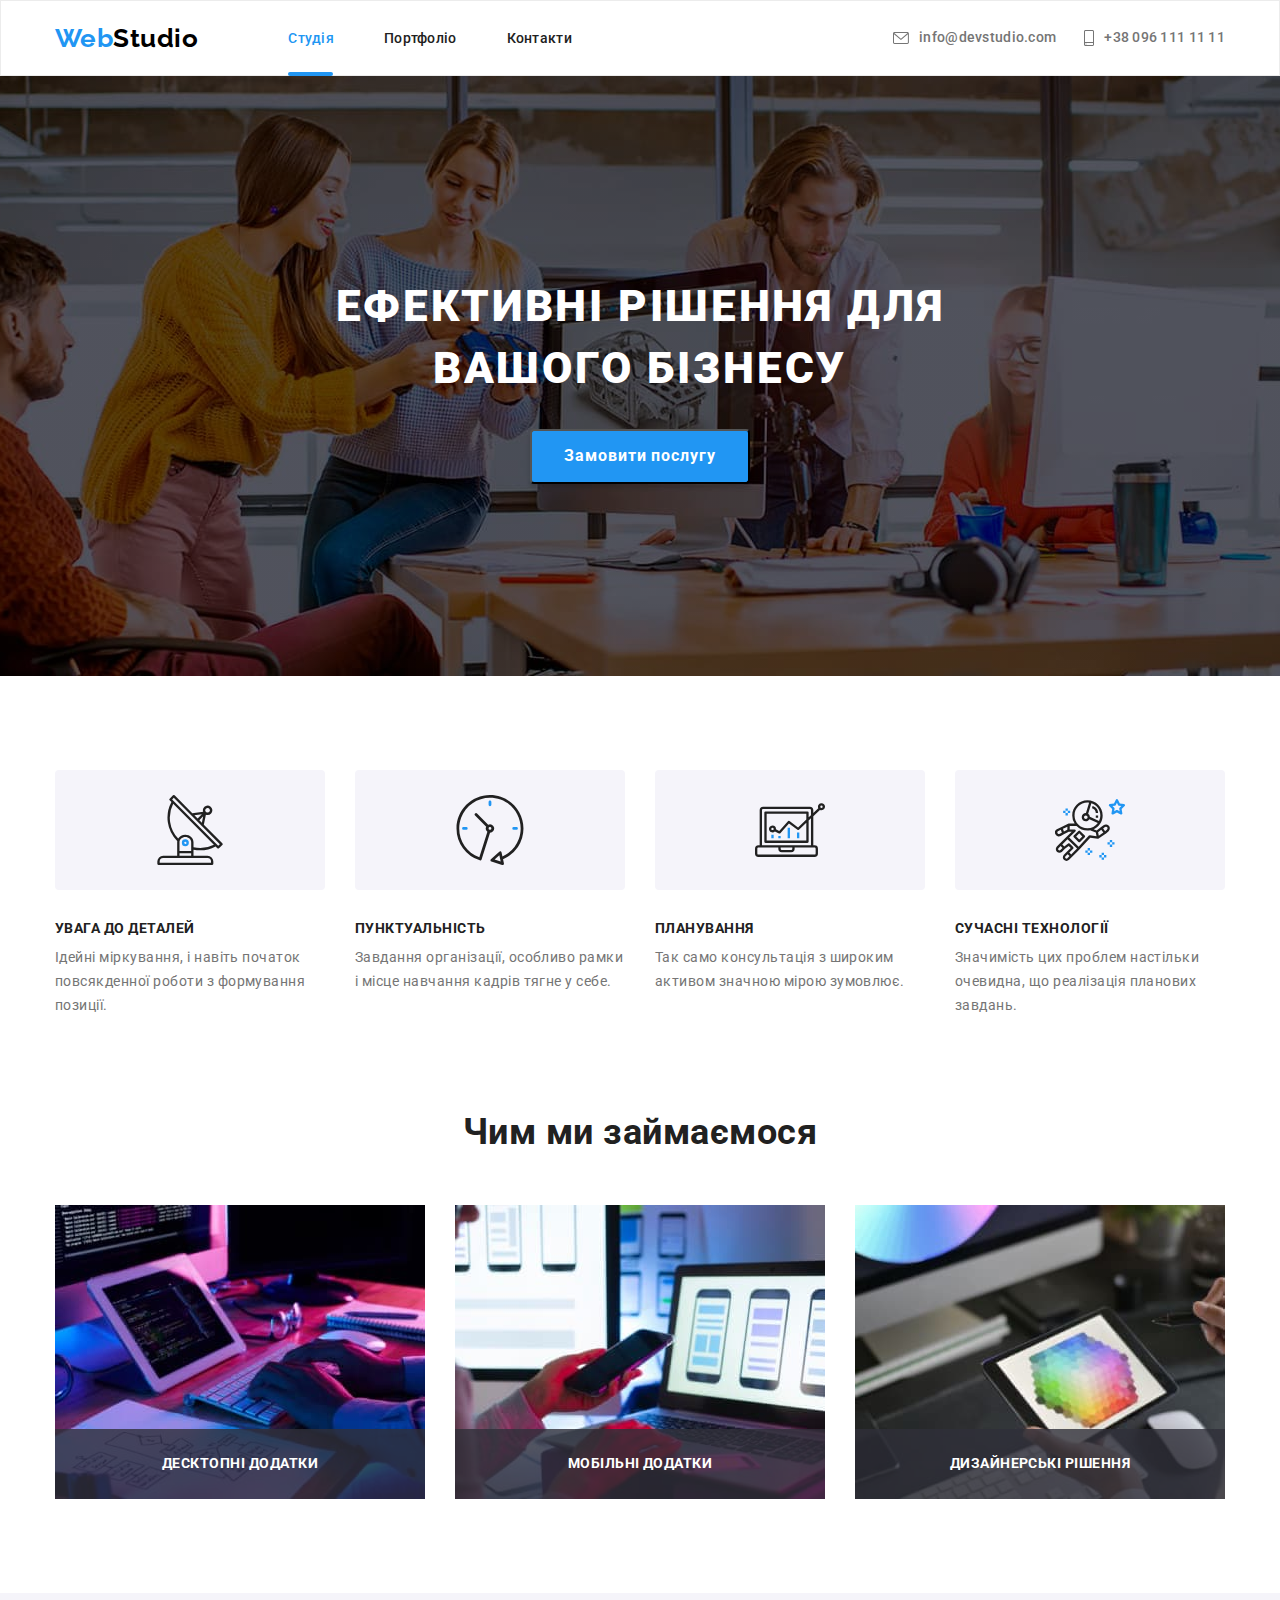
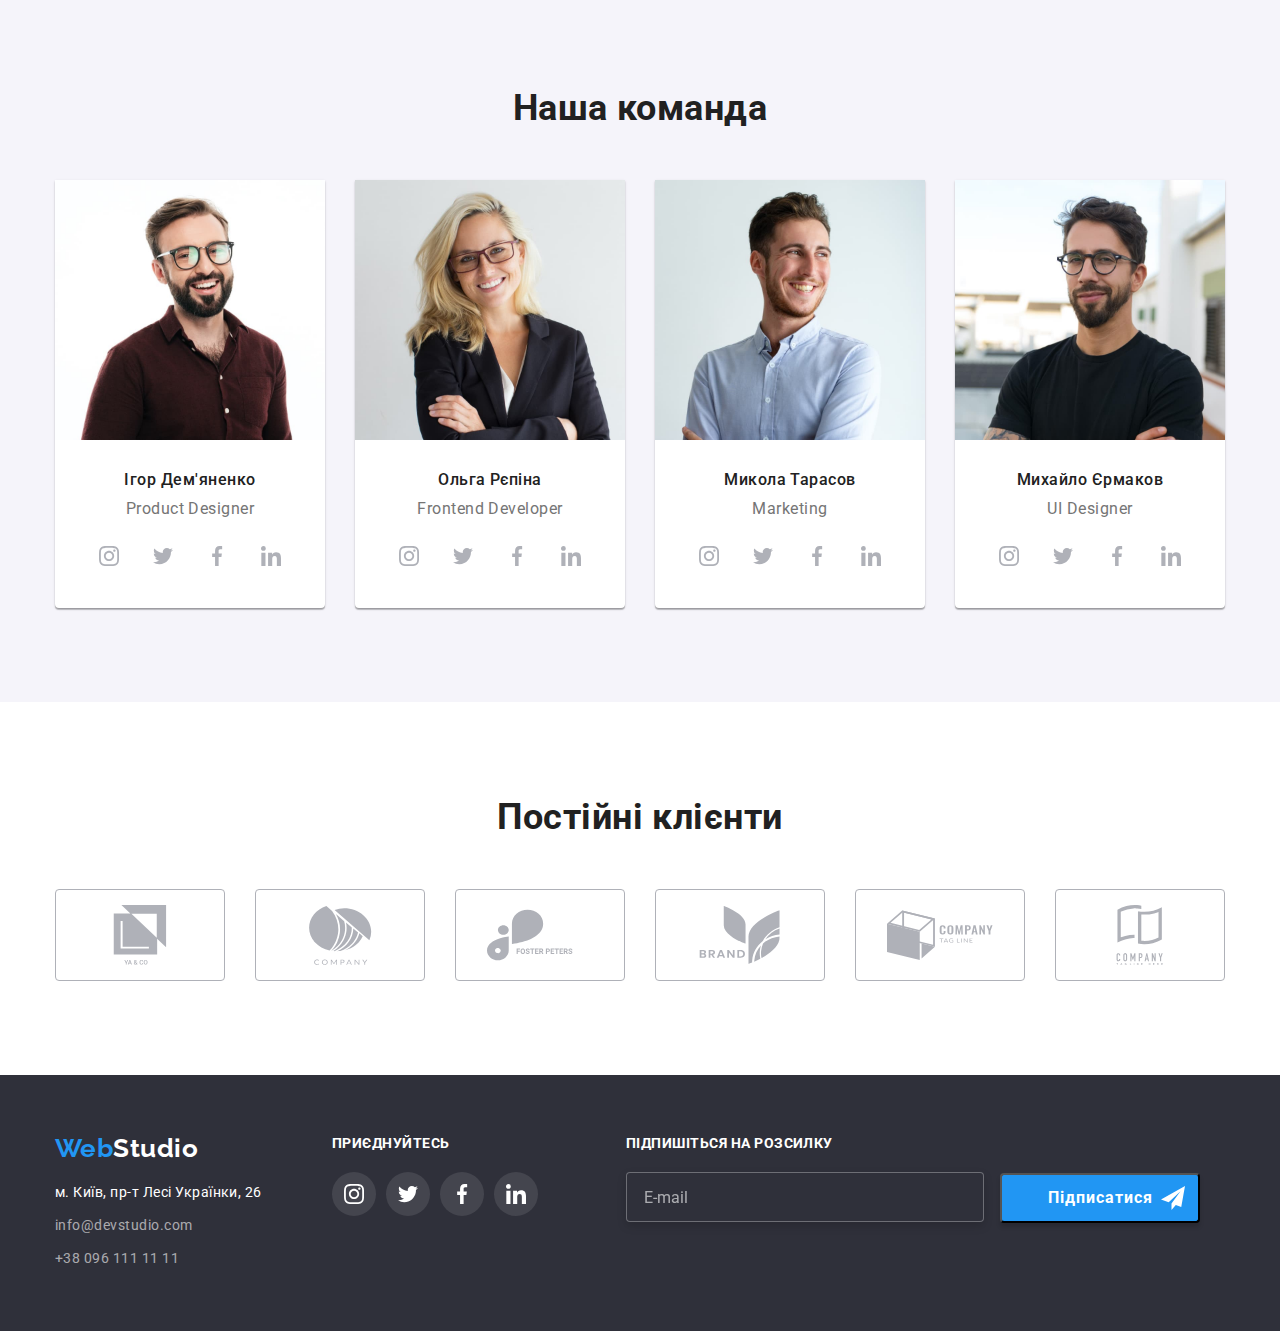
==== commit 10ebf1bd: "Доработка д/з" ====
--- a/index.html
+++ b/index.html
@@ -576,20 +576,20 @@
 
 
     
-    <div>
+    <div class="footer-imput">
         <p class="footer-input-titel">Підпишіться на розсилку</p>
 
-<form class="footer-modal-form">
-    <label class="footer-modal-form-field">
+<form class="footer-form">
+    <label class="footer-form-field">
         <div class="modal-form-input-wrapp">
-            <input type="email" class="footer-modal-form-input" 
+            <input type="email" class="footer-form-input" 
             required pattern="[A-Za-zА-Яа-яЁёІіЇїЄє]+" 
             name="user-footer_email"
             placeholder="E-mail">
         
 <span class="footer-modal-form-buttom">
-<button type='submit' class= "footer-modal-button">Підписатися
-    <svg class="footer-modal-icon-send " width="24" height="24">
+<button type='submit' class= "footer-form-button">Підписатися
+    <svg class= "footer-form-icon-send" width="24" height="24">
         <use href="./images/sprite/symbol-defs.svg#icon-send"></use>
     </svg>
 </button>
--- a/css/styles.css
+++ b/css/styles.css
@@ -824,15 +824,7 @@
 
  /* ====== foter-input ===== */
    
-.foter-modal-form {
-    
-   
-}
-
-.foter-modal-form-field {
-    
-
-}
+
 
  .footer-input-titel {
     color: var(--stock-color);
@@ -852,18 +844,19 @@
  }
 
 
- .footer-modal-form-input {
+ .footer-form-input {
     width: 358px;
         height: 50px;
         border: 1px solid rgba(255, 255, 255, 0.3);
             filter: drop-shadow(0px 4px 4px rgba(0, 0, 0, 0.15));
             border-radius: 4px;
+            color: var(--stock-color);
             background-color: var(--hero-color);
             margin-right: 12px;
  
  }
 
- .footer-modal-form-input::placeholder {
+ .footer-form-input::placeholder {
     font-weight: 400;
     font-size: 16px;
         line-height: 1.25;
@@ -874,7 +867,7 @@
 
   
 
- .footer-modal-button {
+ .footer-form-button {
      width: 200px;
      height: 50px;
      color: var(--stock-color);
@@ -895,8 +888,8 @@
 
 
 
- .footer-modal-button:hover,
- .footer-modal-button:focus {
+ .footer-form-button:hover,
+ .footer-form-button:focus {
 
 
      color: var(--stock-color);
@@ -906,19 +899,21 @@
  }
 
  
-.footer-modal-icon-send {
+.footer-form-icon-send {
     fill: var(--stock-color);
-}
-
-
-
-
-
-.footer-modal-form-buttom {
+    
+    
+}
+
+
+
+
+
+.footer-form-buttom {
     position: relative;
 }
 
-.footer-modal-icon-send {
+.footer-form-icon-send {
     position: absolute;
     top: 50%;
     right: 15px;
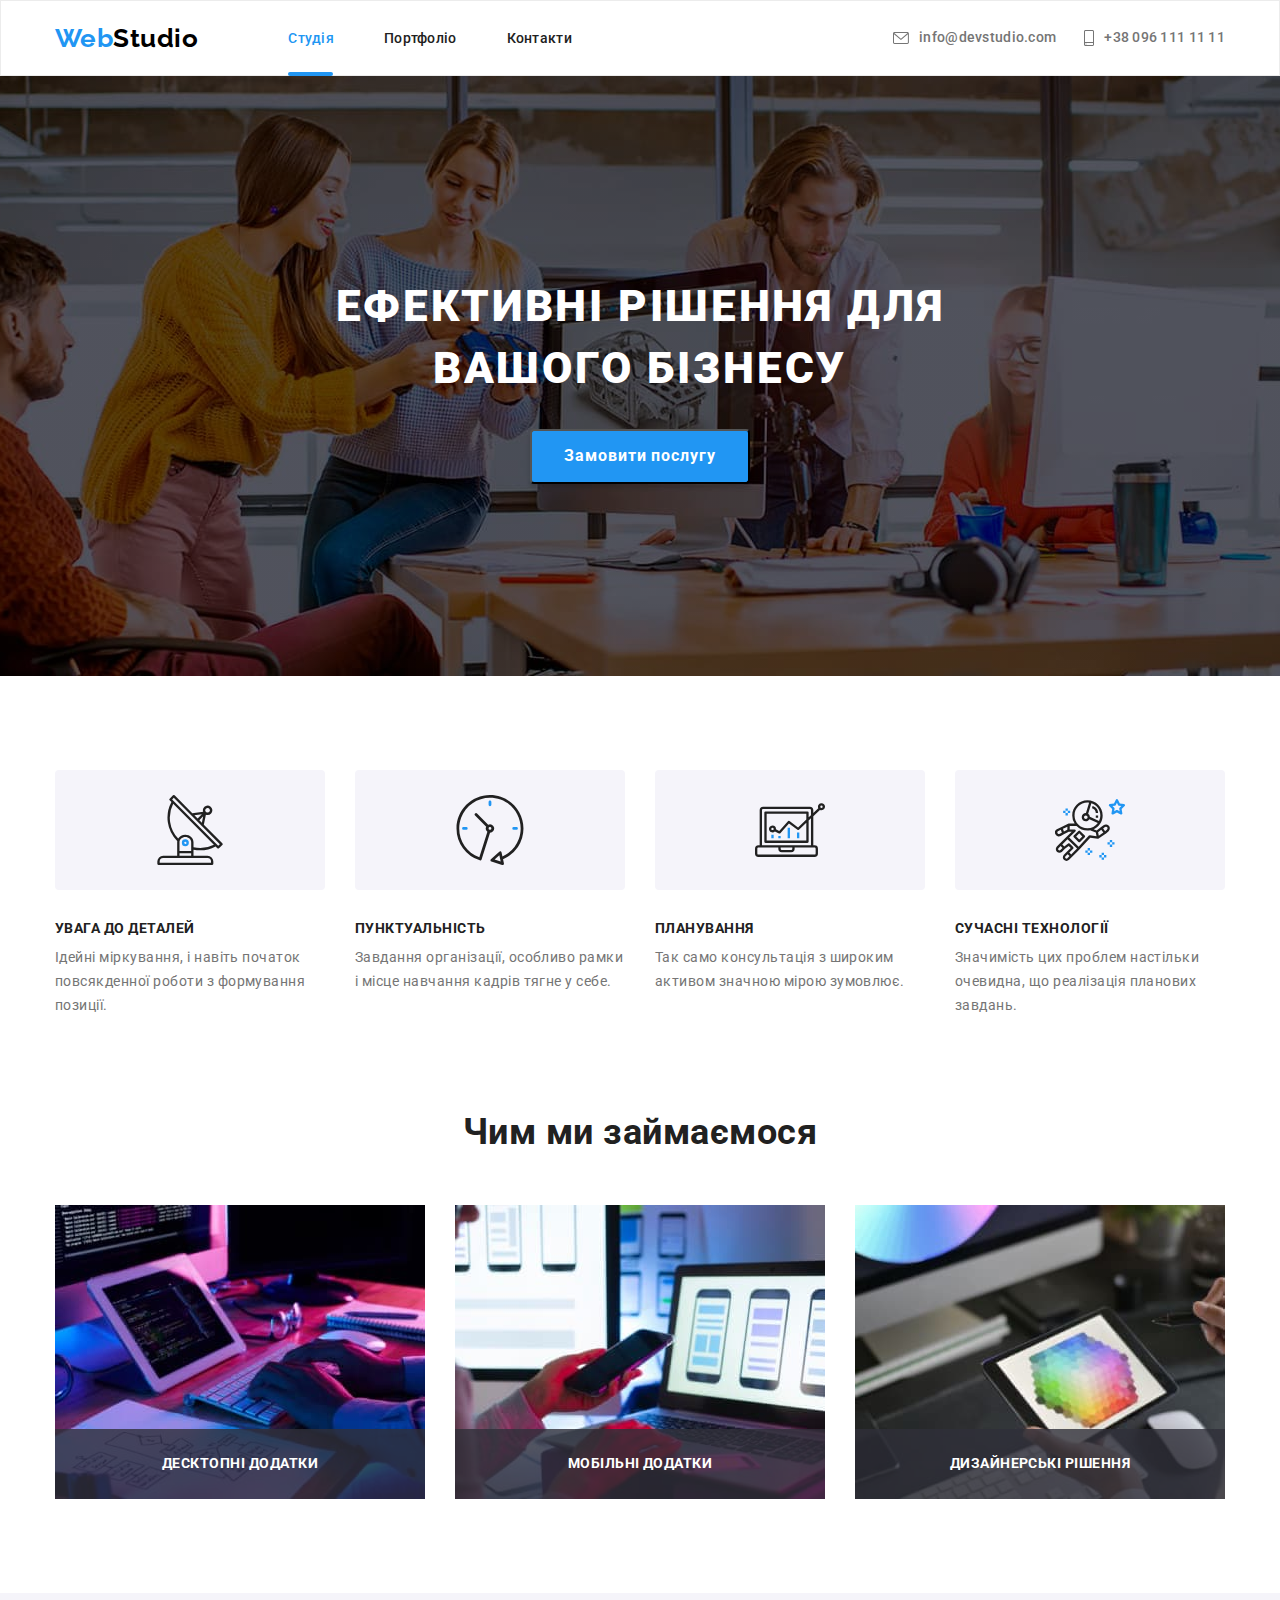
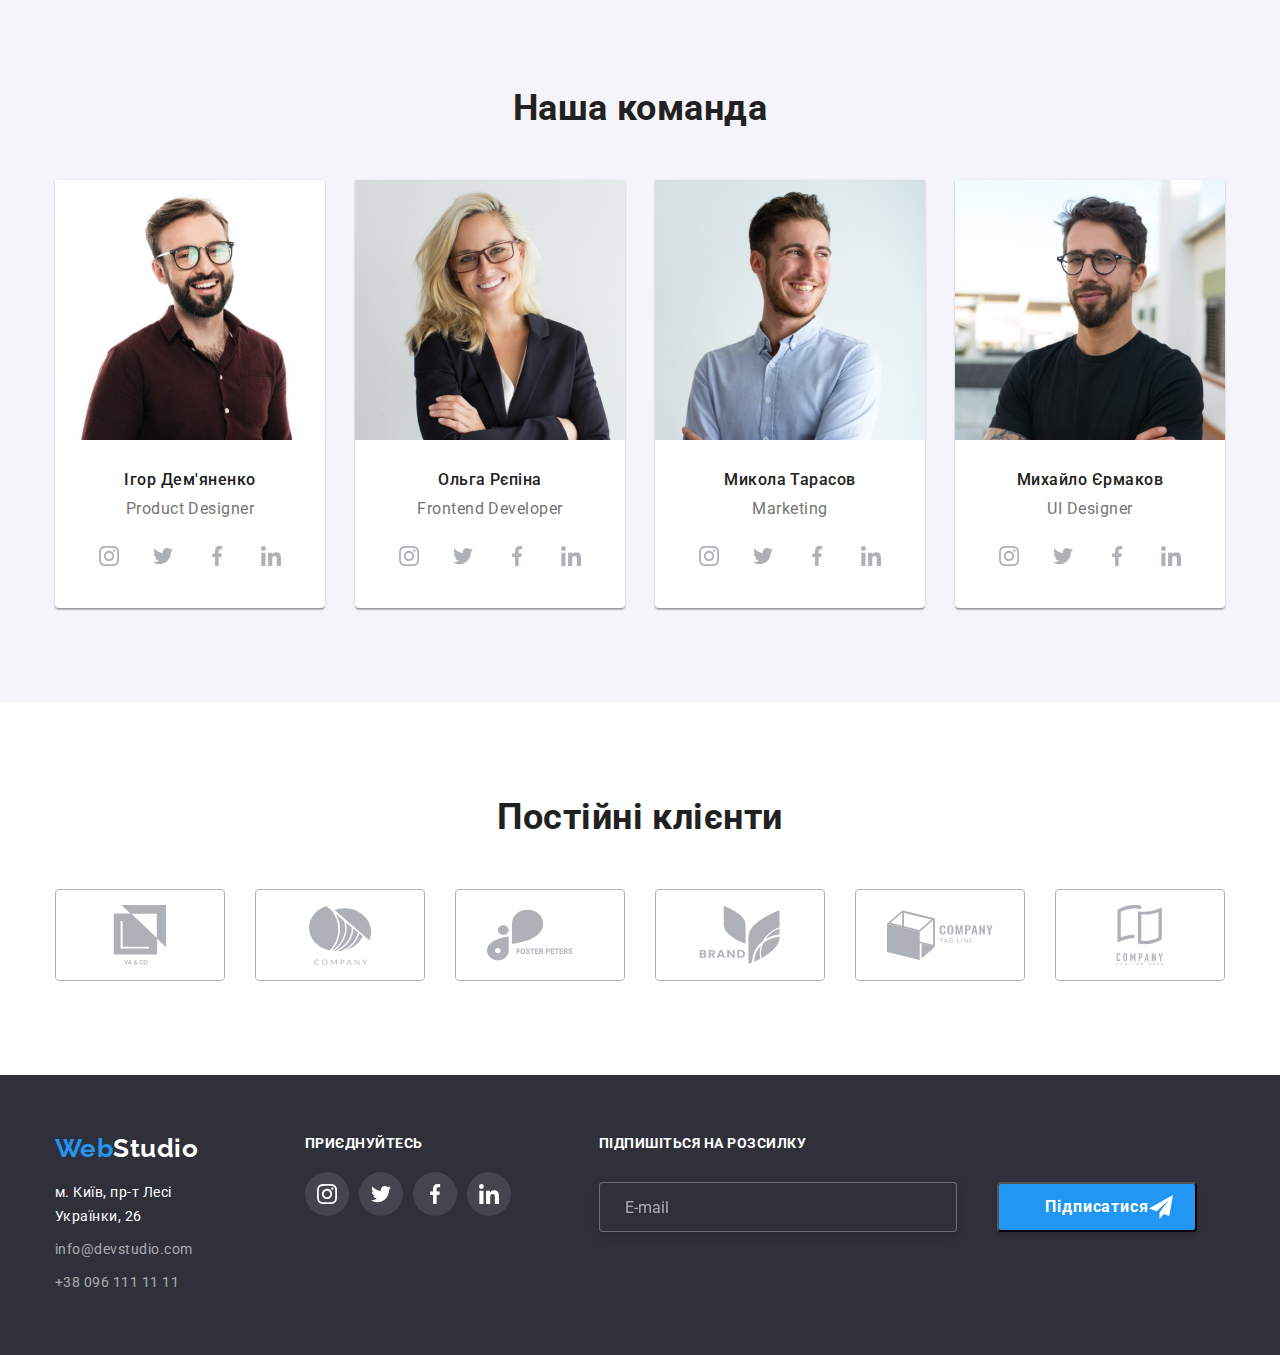
==== commit 00575106: "Оформление 6 д/з" ====
--- a/index.html
+++ b/index.html
@@ -1,275 +1,324 @@
-<!DOCTYPE html>
-<html lang="uk">
+    <!DOCTYPE html>
+    <html lang="uk">
+        
+    <head>
+        <meta charset="UTF-8">
+        <meta http-equiv="X-UA-Compatible" content="IE=edge">
+        <meta name="viewport" content="width=device-width, initial-scale=1.0">
+        <title>Студія</title>
+        <link rel="stylesheet" href="https://cdnjs.cloudflare.com/ajax/libs/modern-normalize/1.0.0/modern-normalize.min.css" />
+        <link rel="preconnect" href="https://fonts.googleapis.com">
+        <link rel="preconnect" href="https://fonts.gstatic.com" crossorigin>
+        <link
+            href="https://fonts.googleapis.com/css2?family=Raleway:ital,wght@0,700;1,700&family=Roboto:wght@400;500;700;900&display=swap"
+            rel="stylesheet">
+            <link rel="stylesheet" href="https://cdn.jsdelivr.net/npm/modern-normalize@1.1.0/modern-normalize.min.css">
+        <link rel="stylesheet" href="./css/styles.css">
+    </head>
+    <body class="body-page">
+
+        <!--Шапка-->
+
+        <header class="page-header">
+            <div class="container page-header-container">
+
+            <nav class="page-nav">
+
+            <a href="./index.html" class="logo"><span class="logo-web">Web</span>Studio</a>
+
+            
+
+            <ul class="menu list">
+                <li class="menu-item">
+                    <a href="./index.html" class="menu-link link-current lines">Студія </a>
+                </li>
+                <li class="menu-item">
+                    <a href="./portfolio.html" class="menu-link lines">Портфоліо</a>
+                </li>
+                <li class="menu-item">
+                    <a href="" class="menu-link lines">Контакти</a>
+                </li>
+
+                </ul>
+
+                </nav>
+
+                
+
+            <ul class="contact list">
+
+                <li>
+                    <a href="mailto:info@devstudio.com" class="contact-phone-number lines ">
+                        <svg class="contact-icon mail-list-item-link" width="16" height="12">
+                            <use href="./images/sprite/symbol-defs.svg#icon-mail-page-header-hover"></use>
+                        </svg>
+                        info@devstudio.com</a>
+                </li>
+            
+                <li>
+                
+                    <a href="tel:+380961111111" class="contact-phone-number lines ">
+                        <svg class="contact-icon phone-list-item-link" width="10" height="16">
+                            <use href="./images/sprite/symbol-defs.svg#icon-smartphone-page-header"></use>
+                        </svg>
+                        +38 096 111 11 11</a>
+                    
+                </li>
+                
+
+            </ul>
+            </div>  
+
+        
+
+        </header>
+
+        <!--уникальный контент страницы-->
+        <main>
+
+    <!--Герой-->
+    <section class="hero">
+
+
+        <div class="container page-hero-container">
+
+    <h1 class="hero-titel">Ефективні рішення для вашого бізнесу</h1>
+
+    <button type="button" class="modal-open-btn pramery" data-modal-open>Замовити послугу</button>
+
+    </div>
+
+    </section>
+
+    <!--Предложение-->
+
+    <section class="section section-sentence">
+    <div class="container container-section-sentence">
+
+
+        <h2 class="section-titel hidinh">Наші переваги</h2>
+
+        <ul class="sentence-list list">
+
+
+        <li class="section-sentence-item">
+            <div class="section-sentence-list"></div>
+
+            <a href="antenna" lang="en" class="sentence-icon  ">
+                <svg class="sentence-icon-list " width="70" height="70">
+                    <use href="./images/sprite/symbol-defs.svg#icon-antenna-section-sentence" class="sentence-icon-list-item">
+                    </use>
+                </svg>
+            </a>
+            <h2 class="titel subtitel">УВАГА ДО ДЕТАЛЕЙ</h2>
+            <p class="title-list">Ідейні міркування, і навіть початок повсякденної роботи з формування позиції.</p>
+
+
+        </li>
+        
+        
+        <li class="section-sentence-item">
+            <div class="section-sentence-list"></div>
+            <a href="clock" lang="en" class="sentence-icon ">
+                <svg class="sentence-icon-list " width="70" height="70">
+                    <use href="./images/sprite/symbol-defs.svg#icon-clock-section-sentence" class="sentence-icon-list-item"></use>
+                </svg>
+            </a>
+            <h2 class="titel subtitel">ПУНКТУАЛЬНІСТЬ</h2>
+            <p class="title-list">Завдання організації, особливо рамки і місце навчання кадрів тягне у себе.</p>
+            
+        </li>
+        
+        <li class="section-sentence-item">
+            <div class="section-sentence-list"></div>
+            <a href="diagram" lang="en" class="sentence-icon  ">
+                <svg class="sentence-icon-list " width="70" height="70">
+                    <use href="./images/sprite/symbol-defs.svg#icon-diagram-section-sentence" class="sentence-icon-list-item">
+                    </use>
+                </svg>
+            </a>
+            <h2 class="titel subtitel">ПЛАНУВАННЯ</h2>
+            <p class="title-list">Так само консультація з широким активом значною мірою зумовлює.</p>
+            
+        </li>
+        
+        <li class="section-sentence-item">
+            <div class="section-sentence-list"></div>
+            <a href="astronaut" lang="en" class="sentence-icon ">
+                <svg class="sentence-icon-list " width="70" height="70">
+                    <use href="./images/sprite/symbol-defs.svg#icon-astronaut-section-sentence" class="sentence-icon-list-item">
+                    </use>
+                </svg>
+            </a>
+            <h2 class="titel subtitel">СУЧАСНІ ТЕХНОЛОГІЇ</h2>
+            <p class="title-list">Значимість цих проблем настільки очевидна, що реалізація планових завдань.</p>
+            
+        </li>
+        
+        </ul>
+        </div>
+
+    </section>
+
+
+    <!--Чем занимается студия-->
+    <section class="section-do " >
+    <div class="container container-section-do">
+    <h2 class="section-titel">Чим ми займаємося</h2>
+
     
-<head>
-    <meta charset="UTF-8">
-    <meta http-equiv="X-UA-Compatible" content="IE=edge">
-    <meta name="viewport" content="width=device-width, initial-scale=1.0">
-    <title>Студія</title>
-    <link rel="stylesheet" href="https://cdnjs.cloudflare.com/ajax/libs/modern-normalize/1.0.0/modern-normalize.min.css" />
-    <link rel="preconnect" href="https://fonts.googleapis.com">
-    <link rel="preconnect" href="https://fonts.gstatic.com" crossorigin>
-    <link
-        href="https://fonts.googleapis.com/css2?family=Raleway:ital,wght@0,700;1,700&family=Roboto:wght@400;500;700;900&display=swap"
-        rel="stylesheet">
-        <link rel="stylesheet" href="https://cdn.jsdelivr.net/npm/modern-normalize@1.1.0/modern-normalize.min.css">
-    <link rel="stylesheet" href="./css/styles.css">
-</head>
-<body class="body-page">
-
-    <!--Шапка-->
-
-    <header class="page-header">
-        <div class="container page-header-container">
-
-        <nav class="page-nav">
-
-        <a href="./index.html" class="logo"><span class="logo-web">Web</span>Studio</a>
-
-        
-
-        <ul class="menu list">
-            <li class="menu-item">
-                <a href="./index.html" class="menu-link link-current lines">Студія </a>
-            </li>
-            <li class="menu-item">
-                <a href="./portfolio.html" class="menu-link lines">Портфоліо</a>
-            </li>
-            <li class="menu-item">
-                <a href="" class="menu-link lines">Контакти</a>
-            </li>
-
-            </ul>
-
-            </nav>
-
-            
-
-           <ul class="contact list">
-
-            <li>
-                <a href="mailto:info@devstudio.com" class="contact-phone-number lines ">
-                    <svg class="contact-icon mail-list-item-link" width="16" height="12">
-                        <use href="./images/sprite/symbol-defs.svg#icon-mail-page-header-hover"></use>
-                    </svg>
-                    info@devstudio.com</a>
-            </li>
-         
-            <li>
-               
-                <a href="tel:+380961111111" class="contact-phone-number lines ">
-                    <svg class="contact-icon phone-list-item-link" width="10" height="16">
-                        <use href="./images/sprite/symbol-defs.svg#icon-smartphone-page-header"></use>
-                    </svg>
-                    +38 096 111 11 11</a>
+    <ul class="section-list-do  list">
+        <li class="section-list-do-item red">
+        <div class="section-do-thumb">
+            <img class="section-do-img" src="./images/img-1.jpg" alt="ноутбук" width="370"> 
+            <p class="section-do-label">Десктопні додатки</p>
+        </div>
+        </li>
+
+        <li class="section-list-do-item">
+        <div class="section-do-thumb">
+            <img src="./images/img-2.jpg" alt="телефон" width="370">
+
+            <p class="section-do-label">Мобільні додатки</p>
+            </div>
+        </li>
+
+        <li class="section-list-do-item">
+
+        <div class="section-do-thumb">
+            <img src="./images/img-3.jpg" alt="планшет" width="370">
+            <p class="section-do-label">Дизайнерські рішення</p>
+        </div>
+
+        </li>
+    
+    </ul>
+
+
+
+    </div>
+
+    </section>
+
+    <!--Команда-->
+    <section class="section team ">
+
+        <div class="container">
+
+        <h2 class="section-titel ">Наша команда</h2>
+
+        <ul class="team-list list">
+            <li class="team-list-link">
                 
-            </li>
-            
-
-          </ul>
-        </div>  
-
-      
-
-    </header>
-
-    <!--уникальный контент страницы-->
-    <main>
-
-<!--Герой-->
-<section class="hero">
-
-
-    <div class="container page-hero-container">
-
-<h1 class="hero-titel">Ефективні рішення для вашого бізнесу</h1>
-
-<button type="button" class="modal-open-btn pramery" data-modal-open>Замовити послугу</button>
-
-</div>
-
-</section>
-
-<!--Предложение-->
-
-<section class="section section-sentence">
-<div class="container container-section-sentence">
-
-
-    <h2 class="section-titel hidinh">Наші переваги</h2>
-
-    <ul class="sentence-list list">
-
-
-    <li class="section-sentence-item">
-        <div class="section-sentence-list"></div>
-
-        <a href="antenna" lang="en" class="sentence-icon  ">
-            <svg class="sentence-icon-list " width="70" height="70">
-                <use href="./images/sprite/symbol-defs.svg#icon-antenna-section-sentence" class="sentence-icon-list-item">
-                </use>
-            </svg>
-        </a>
-        <h2 class="titel subtitel">УВАГА ДО ДЕТАЛЕЙ</h2>
-        <p class="title-list">Ідейні міркування, і навіть початок повсякденної роботи з формування позиції.</p>
-
-
-    </li>
-    
-    
-    <li class="section-sentence-item">
-        <div class="section-sentence-list"></div>
-        <a href="clock" lang="en" class="sentence-icon ">
-            <svg class="sentence-icon-list " width="70" height="70">
-                <use href="./images/sprite/symbol-defs.svg#icon-clock-section-sentence" class="sentence-icon-list-item"></use>
-            </svg>
-        </a>
-        <h2 class="titel subtitel">ПУНКТУАЛЬНІСТЬ</h2>
-        <p class="title-list">Завдання організації, особливо рамки і місце навчання кадрів тягне у себе.</p>
-        
-    </li>
-    
-    <li class="section-sentence-item">
-        <div class="section-sentence-list"></div>
-        <a href="diagram" lang="en" class="sentence-icon  ">
-            <svg class="sentence-icon-list " width="70" height="70">
-                <use href="./images/sprite/symbol-defs.svg#icon-diagram-section-sentence" class="sentence-icon-list-item">
-                </use>
-            </svg>
-        </a>
-        <h2 class="titel subtitel">ПЛАНУВАННЯ</h2>
-        <p class="title-list">Так само консультація з широким активом значною мірою зумовлює.</p>
-        
-    </li>
-    
-    <li class="section-sentence-item">
-        <div class="section-sentence-list"></div>
-        <a href="astronaut" lang="en" class="sentence-icon ">
-            <svg class="sentence-icon-list " width="70" height="70">
-                <use href="./images/sprite/symbol-defs.svg#icon-astronaut-section-sentence" class="sentence-icon-list-item">
-                </use>
-            </svg>
-        </a>
-        <h2 class="titel subtitel">СУЧАСНІ ТЕХНОЛОГІЇ</h2>
-        <p class="title-list">Значимість цих проблем настільки очевидна, що реалізація планових завдань.</p>
-         
-    </li>
-       
-    </ul>
-    </div>
-
-</section>
-
-
-<!--Чем занимается студия-->
-<section class="section-do " >
-<div class="container container-section-do">
-   <h2 class="section-titel">Чим ми займаємося</h2>
-
-   
-   <ul class="section-list-do  list">
-    <li class="section-list-do-item red">
-    <div class="section-do-thumb">
-        <img class="section-do-img" src="./images/img-1.jpg" alt="ноутбук" width="370"> 
-        <p class="section-do-label">Десктопні додатки</p>
-    </div>
-    </li>
-
-    <li class="section-list-do-item">
-    <div class="section-do-thumb">
-        <img src="./images/img-2.jpg" alt="телефон" width="370">
-
-        <p class="section-do-label">Мобільні додатки</p>
-        </div>
-    </li>
-
-    <li class="section-list-do-item">
-
-    <div class="section-do-thumb">
-        <img src="./images/img-3.jpg" alt="планшет" width="370">
-        <p class="section-do-label">Дизайнерські рішення</p>
-    </div>
-
-    </li>
-  
-</ul>
-
-
-
-</div>
-
-</section>
-
-<!--Команда-->
-<section class="section team ">
-
-    <div class="container">
-
-    <h2 class="section-titel ">Наша команда</h2>
-
-    <ul class="team-list list">
+                    <img src="./images/unknown.jpg" class="team-list-link-img" alt="мужчина" width="270">
+                    <h2 class="team-title subtitel">Ігор Дем'яненко</h2> 
+                    <p class="work-title">Product Designer</p> 
+
+                    <ul class="social-list list">
+                        <li class="social-list__item">
+                            <a href="instagram" lang="en" class="social-list__item-link social-list__item-link_instagram ">
+                            <svg class="social-list__icon" width="20" height="20">
+                                <use href="./images/sprite/symbol-defs.svg#icon-instagram-2" class="social-list-icon-use">
+                                </use>
+                            </svg>
+                        </a>
+                    </li>
+
+                        <li class="social-list__item">
+                            <a href="twitter" lang="en" class="social-list__item-link social-list__item-link_twitter ">
+                                <svg class="social-list__icon" width="20" height="20">
+                                    <use href="./images/sprite/symbol-defs.svg#icon-twitter" class="social-list-icon-use">
+                                    </use>
+                                </svg>
+                            </a>
+                        </li>
+
+                        <li class="social-list__item">
+                            <a href="facebook" lang="en" class="social-list__item-link social-list__item-link_facebook ">
+                                <svg class="social-list__icon" width="20" height="20">
+                                    <use href="./images/sprite/symbol-defs.svg#icon-facebook" class="social-list-icon-use">
+                                    </use>
+                                </svg>
+                            </a>
+                        </li>
+
+                        <li class="social-list__item">
+                            <a href="linkedin" lang="en" class="social-list__item-link social-list__item-link_linkedin">
+                                <svg class="social-list__icon" width="20" height="20">
+                                    <use href="./images/sprite/symbol-defs.svg#icon-linkedin" class="social-list-icon-use">
+                                    </use>
+                                </svg>
+                            </a>
+                        </li>
+
+
+
+                    </ul>
+                
+
+                
+
+
+                
+            </li>
+
+            
+
         <li class="team-list-link">
-            
-                <img src="./images/unknown.jpg" class="team-list-link-img" alt="мужчина" width="270">
-                <h2 class="team-title subtitel">Ігор Дем'яненко</h2> 
-                <p class="work-title">Product Designer</p> 
-
-                <ul class="social-list list">
-                    <li class="social-list__item">
-                        <a href="instagram" lang="en" class="social-list__item-link social-list__item-link_instagram ">
+
+        <img src="./images/unknown2.jpg" class="team-list-link-img" alt="женщина" width="270">
+        <h2 class="team-title subtitel">Ольга Рєпіна</h2>
+        <p class="work-title">Frontend Developer</P>
+        
+            <ul class="social-list list">
+                <li class="social-list__item">
+                    <a href="instagram" lang="en" class="social-list__item-link social-list__item-link_instagram ">
                         <svg class="social-list__icon" width="20" height="20">
                             <use href="./images/sprite/symbol-defs.svg#icon-instagram-2" class="social-list-icon-use">
                             </use>
                         </svg>
                     </a>
                 </li>
-
-                    <li class="social-list__item">
-                        <a href="twitter" lang="en" class="social-list__item-link social-list__item-link_twitter ">
-                            <svg class="social-list__icon" width="20" height="20">
-                                <use href="./images/sprite/symbol-defs.svg#icon-twitter" class="social-list-icon-use">
-                                </use>
-                            </svg>
-                        </a>
-                    </li>
-
-                    <li class="social-list__item">
-                        <a href="facebook" lang="en" class="social-list__item-link social-list__item-link_facebook ">
-                            <svg class="social-list__icon" width="20" height="20">
-                                <use href="./images/sprite/symbol-defs.svg#icon-facebook" class="social-list-icon-use">
-                                </use>
-                            </svg>
-                        </a>
-                    </li>
-
-                    <li class="social-list__item">
-                        <a href="linkedin" lang="en" class="social-list__item-link social-list__item-link_linkedin">
-                            <svg class="social-list__icon" width="20" height="20">
-                                <use href="./images/sprite/symbol-defs.svg#icon-linkedin" class="social-list-icon-use">
-                                </use>
-                            </svg>
-                        </a>
-                    </li>
-
-
-
-                </ul>
-               
-
-               
-
-
-            
-        </li>
-
-        
-
-    <li class="team-list-link">
-
-    <img src="./images/unknown2.jpg"class="team-list-link-img" alt="женщина" width="270">
-     <h2 class="team-title subtitel">Ольга Рєпіна</h2>
-     <p class="work-title">Frontend Developer</P>
-     
+            
+                <li class="social-list__item">
+                    <a href="twitter" lang="en" class="social-list__item-link social-list__item-link_twitter ">
+                        <svg class="social-list__icon" width="20" height="20">
+                            <use href="./images/sprite/symbol-defs.svg#icon-twitter" class="social-list-icon-use">
+                            </use>
+                        </svg>
+                    </a>
+                </li>
+            
+                <li class="social-list__item">
+                    <a href="facebook" lang="en" class="social-list__item-link social-list__item-link_facebook ">
+                        <svg class="social-list__icon" width="20" height="20">
+                            <use href="./images/sprite/symbol-defs.svg#icon-facebook" class="social-list-icon-use">
+                            </use>
+                        </svg>
+                    </a>
+                </li>
+            
+                <li class="social-list__item">
+                    <a href="linkedin" lang="en" class="social-list__item-link social-list__item-link_linkedin">
+                        <svg class="social-list__icon" width="20" height="20">
+                            <use href="./images/sprite/symbol-defs.svg#icon-linkedin" class="social-list-icon-use">
+                            </use>
+                        </svg>
+                    </a>
+                </li>
+            
+            
+            
+            </ul>
+
+        </li>
+
+        <li class="team-list-link">
+
+        <img src="./images/unknown3.jpg" class="team-list-link-img" alt="мужчина" width="270">
+        <h2 class="team-title subtitel">Микола Тарасов</h2>
+        <P class="work-title">Marketing</P>
+
         <ul class="social-list list">
             <li class="social-list__item">
                 <a href="instagram" lang="en" class="social-list__item-link social-list__item-link_instagram ">
@@ -311,373 +360,323 @@
         
         </ul>
 
+        </li>
+
+
+        <li class="team-list-link">
+    
+            <img src="./images/unknown4.jpg" class="team-list-link-img" alt="мужчина" width="270">
+            <h2 class="team-title subtitel">Михайло Єрмаков</h2>
+        <P class="work-title">UI Designer</P>
+
+        <ul class="social-list list">
+            <li class="social-list__item">
+                <a href="instagram" lang="en" class="social-list__item-link social-list__item-link_instagram ">
+                    <svg class="social-list__icon" width="20" height="20">
+                        <use href="./images/sprite/symbol-defs.svg#icon-instagram-2" class="social-list-icon-use">
+                        </use>
+                    </svg>
+                </a>
+            </li>
+        
+            <li class="social-list__item">
+                <a href="twitter" lang="en" class="social-list__item-link social-list__item-link_twitter ">
+                    <svg class="social-list__icon" width="20" height="20">
+                        <use href="./images/sprite/symbol-defs.svg#icon-twitter" class="social-list-icon-use">
+                        </use>
+                    </svg>
+                </a>
+            </li>
+        
+            <li class="social-list__item">
+                <a href="facebook" lang="en" class="social-list__item-link social-list__item-link_facebook ">
+                    <svg class="social-list__icon" width="20" height="20">
+                        <use href="./images/sprite/symbol-defs.svg#icon-facebook" class="social-list-icon-use">
+                        </use>
+                    </svg>
+                </a>
+            </li>
+        
+            <li class="social-list__item">
+                <a href="linkedin" lang="en" class="social-list__item-link social-list__item-link_linkedin">
+                    <svg class="social-list__icon" width="20" height="20">
+                        <use href="./images/sprite/symbol-defs.svg#icon-linkedin" class="social-list-icon-use">
+                        </use>
+                    </svg>
+                </a>
+            </li>
+        
+        
+        
+        </ul>
+
+        </li>
+    </ul>
+
+    </div>
+
+    </section>
+
+    <section class="section clients">
+
+        <!--Постійні клієнти-->
+        <div class="container">
+
+    <h2 class="clients-titel">Постійні клієнти</h2>
+
+    <ul class="clients-list list">
+
+        <li class="clients-list__item">
+        <a href="clients-1" lang="en" class="clients-list__item-link">
+            <svg class="clients-list__icon" width="106" height="60">
+                <use href="./images/sprite/symbol-defs.svg#icon-group" class="clients-list-icon-use">
+                </use>
+            </svg>
+        </a>
+        </li>
+
+        <li class="clients-list__item">
+            
+            <a href="clients-2" lang="en" class="clients-list__item-link">
+            <svg class="clients-list__icon" width="106" height="60">
+                <use href="./images/sprite/symbol-defs.svg#icon-group-2" class="clients-list-icon-use">
+                </use>
+            </svg>
+        </a>
     </li>
 
-    <li class="team-list-link">
-
-    <img src="./images/unknown3.jpg"class="team-list-link-img" alt="мужчина" width="270">
-    <h2 class="team-title subtitel">Микола Тарасов</h2>
-    <P class="work-title">Marketing</P>
-
-    <ul class="social-list list">
-        <li class="social-list__item">
-            <a href="instagram" lang="en" class="social-list__item-link social-list__item-link_instagram ">
-                <svg class="social-list__icon" width="20" height="20">
-                    <use href="./images/sprite/symbol-defs.svg#icon-instagram-2" class="social-list-icon-use">
-                    </use>
-                </svg>
-            </a>
-        </li>
+
+        <li class="clients-list__item">
+            <a href="clients-3" lang="en" class="clients-list__item-link">
+            <svg class="clients-list__icon" width="106" height="60">
+                <use href="./images/sprite/symbol-defs.svg#icon-group-3" class="clients-list-icon-use">
+                </use>
+            </svg>
+        </a>
+    </li>
+
+
+        <li class="clients-list__item">
+            
+            <a href="clients-4" lang="en" class="clients-list__item-link">
+            <svg class="clients-list__icon" width="106" height="60">
+                <use href="./images/sprite/symbol-defs.svg#icon-group-4" class="clients-list-icon-use">
+                </use>
+            </svg>
+        </a>
+
+    </li>
+        <li class="clients-list__item">
+            
+            <a href="clients-5" lang="en" class="clients-list__item-link">
+            <svg class="clients-list__icon" width="106" height="60">
+                <use href="./images/sprite/symbol-defs.svg#icon-group-5" class="clients-list-icon-use">
+                </use>
+            </svg>
+        </a>
+
+    </li>
+        <li class="clients-list__item">
+            <a href="clients-6" lang="en" class="clients-list__item-link">
+            <svg class="clients-list__icon" width="106" height="60">
+                <use href="./images/sprite/symbol-defs.svg#icon-group-6" class="clients-list-icon-use">
+                </use>
+            </svg>
+        </a>
+
+    </li>
+    </ul>
+
+
+
+    </div>
+
+    </section>
+
+    </main>
+
+    <footer class="footer container-footer">
+
+        <div class="container footer-box">
+
+            
+    <div class="footer-on">
+        
+            <a href="./index.html" class="logo-footer lines"><span class="logo-web-footer">Web</span>Studio</a>
+
+        
+
+        <address class="footer-address">
+
+        <ul class="footer-titel list">
+
+            <li><a href="https://www.google.com/maps/place/бул.+Леси+Украинки,+26,+Киев,+02000/@50.4265807,30.5383858,17z/data=!3m1!4b1!4m5!3m4!1s0x40d4cf0e033ecbe9:0x57a4dffefec77da0!8m2!3d50.4265807!4d30.5383858?shorturl=1"
+                    target="_blank" rel="noreferer noopener nofollow" class="footer-link adress footer-br">м. Київ, пр-т Лесі Українки, 26</a></li>
+            <li><a href="mailto:info@devstudio.com" class="footer-link mail footer-br">info@devstudio.com</a></li>
+                <li><a href="tel:+380961111111" class="footer-link tel footer-br">+38 096 111 11 11</a></li>
+            
+        
+        </ul>
+        </address>
+
+        </div>
+
+
+        <div class="foter-social">
+
+        <p class="footer-social-titel">приєднуйтесь</p>
+
+        <ul class="footer-social-list list">
+
+
+
+        
+        
+            <li class="footer-social-list__item">
+                <a href="instagram" lang="en" class="footer-social-list__item-link social-list__item-link_instagram ">
+                    <svg class="footer-social-list__icon" width="20" height="20">
+                        <use href="./images/sprite/symbol-defs.svg#icon-instagram-2" class="footer-social-list-icon-use">
+                        </use>
+                    </svg>
+                </a>
+            </li>
+        
+            <li class="social-list__item">
+                <a href="twitter" lang="en" class="footer-social-list__item-link social-list__item-link_twitter ">
+                    <svg class="footer-social-list__icon" width="20" height="20">
+                        <use href="./images/sprite/symbol-defs.svg#icon-twitter" class="footer-social-list-icon-use">
+                        </use>
+                    </svg>
+                </a>
+            </li>
+        
+            <li class="social-list__item">
+                <a href="facebook" lang="en" class="footer-social-list__item-link social-list__item-link_facebook ">
+                    <svg class="footer-social-list__icon" width="20" height="20">
+                        <use href="./images/sprite/symbol-defs.svg#icon-facebook" class="footer-social-list-icon-use">
+                        </use>
+                    </svg>
+                </a>
+            </li>
+        
+            <li class="social-list__item">
+                <a href="linkedin" lang="en" class="footer-social-list__item-link social-list__item-link_linkedin">
+                    <svg class="footer-social-list__icon" width="20" height="20">
+                        <use href="./images/sprite/symbol-defs.svg#icon-linkedin" class="footer-social-list-icon-use">
+                        </use>
+                    </svg>
+                </a>
+            </li>
+        
+        
+        
+        </ul>
     
-        <li class="social-list__item">
-            <a href="twitter" lang="en" class="social-list__item-link social-list__item-link_twitter ">
-                <svg class="social-list__icon" width="20" height="20">
-                    <use href="./images/sprite/symbol-defs.svg#icon-twitter" class="social-list-icon-use">
-                    </use>
-                </svg>
-            </a>
-        </li>
-    
-        <li class="social-list__item">
-            <a href="facebook" lang="en" class="social-list__item-link social-list__item-link_facebook ">
-                <svg class="social-list__icon" width="20" height="20">
-                    <use href="./images/sprite/symbol-defs.svg#icon-facebook" class="social-list-icon-use">
-                    </use>
-                </svg>
-            </a>
-        </li>
-    
-        <li class="social-list__item">
-            <a href="linkedin" lang="en" class="social-list__item-link social-list__item-link_linkedin">
-                <svg class="social-list__icon" width="20" height="20">
-                    <use href="./images/sprite/symbol-defs.svg#icon-linkedin" class="social-list-icon-use">
-                    </use>
-                </svg>
-            </a>
-        </li>
-    
-    
-    
-    </ul>
-
-    </li>
-
-
-    <li class="team-list-link">
-   
-        <img src="./images/unknown4.jpg"class="team-list-link-img" alt="мужчина" width="270">
-        <h2 class="team-title subtitel">Михайло Єрмаков</h2>
-       <P class="work-title">UI Designer</P>
-
-    <ul class="social-list list">
-        <li class="social-list__item">
-            <a href="instagram" lang="en" class="social-list__item-link social-list__item-link_instagram ">
-                <svg class="social-list__icon" width="20" height="20">
-                    <use href="./images/sprite/symbol-defs.svg#icon-instagram-2" class="social-list-icon-use">
-                    </use>
-                </svg>
-            </a>
-        </li>
-    
-        <li class="social-list__item">
-            <a href="twitter" lang="en" class="social-list__item-link social-list__item-link_twitter ">
-                <svg class="social-list__icon" width="20" height="20">
-                    <use href="./images/sprite/symbol-defs.svg#icon-twitter" class="social-list-icon-use">
-                    </use>
-                </svg>
-            </a>
-        </li>
-    
-        <li class="social-list__item">
-            <a href="facebook" lang="en" class="social-list__item-link social-list__item-link_facebook ">
-                <svg class="social-list__icon" width="20" height="20">
-                    <use href="./images/sprite/symbol-defs.svg#icon-facebook" class="social-list-icon-use">
-                    </use>
-                </svg>
-            </a>
-        </li>
-    
-        <li class="social-list__item">
-            <a href="linkedin" lang="en" class="social-list__item-link social-list__item-link_linkedin">
-                <svg class="social-list__icon" width="20" height="20">
-                    <use href="./images/sprite/symbol-defs.svg#icon-linkedin" class="social-list-icon-use">
-                    </use>
-                </svg>
-            </a>
-        </li>
-    
-    
-    
-    </ul>
-
-    </li>
-</ul>
-
-</div>
-
-</section>
-
-<section class="section clients">
-
-    <!--Постійні клієнти-->
-    <div class="container">
-
-<h2 class="clients-titel">Постійні клієнти</h2>
-
-<ul class="clients-list list">
-
-    <li class="clients-list__item">
-    <a href="clients-1" lang="en" class="clients-list__item-link">
-        <svg class="clients-list__icon" width="106" height="60">
-            <use href="./images/sprite/symbol-defs.svg#icon-group" class="clients-list-icon-use">
-            </use>
-        </svg>
-    </a>
-    </li>
-
-    <li class="clients-list__item">
-        
-        <a href="clients-2" lang="en" class="clients-list__item-link">
-        <svg class="clients-list__icon" width="106" height="60">
-            <use href="./images/sprite/symbol-defs.svg#icon-group-2" class="clients-list-icon-use">
-            </use>
-        </svg>
-    </a>
-</li>
-
-
-    <li class="clients-list__item">
-        <a href="clients-3" lang="en" class="clients-list__item-link">
-        <svg class="clients-list__icon" width="106" height="60">
-            <use href="./images/sprite/symbol-defs.svg#icon-group-3" class="clients-list-icon-use">
-            </use>
-        </svg>
-    </a>
-</li>
-
-
-    <li class="clients-list__item">
-        
-        <a href="clients-4" lang="en" class="clients-list__item-link">
-        <svg class="clients-list__icon" width="106" height="60">
-            <use href="./images/sprite/symbol-defs.svg#icon-group-4" class="clients-list-icon-use">
-            </use>
-        </svg>
-    </a>
-
-</li>
-    <li class="clients-list__item">
-        
-        <a href="clients-5" lang="en" class="clients-list__item-link">
-        <svg class="clients-list__icon" width="106" height="60">
-            <use href="./images/sprite/symbol-defs.svg#icon-group-5" class="clients-list-icon-use">
-            </use>
-        </svg>
-    </a>
-
-</li>
-    <li class="clients-list__item">
-        <a href="clients-6" lang="en" class="clients-list__item-link">
-        <svg class="clients-list__icon" width="106" height="60">
-            <use href="./images/sprite/symbol-defs.svg#icon-group-6" class="clients-list-icon-use">
-            </use>
-        </svg>
-    </a>
-
-</li>
-</ul>
-
-
-
-</div>
-
-</section>
-
-</main>
-
-<footer class="footer container-footer">
-
-    <div class="container footer-box">
-
-        
-<div class="footer-on">
-      
-        <a href="./index.html" class="logo-footer lines"><span class="logo-web-footer">Web</span>Studio</a>
-
-       
-
-    <address class="footer-address">
-
-    <ul class="footer-titel list">
-
-        <li><a href="https://www.google.com/maps/place/бул.+Леси+Украинки,+26,+Киев,+02000/@50.4265807,30.5383858,17z/data=!3m1!4b1!4m5!3m4!1s0x40d4cf0e033ecbe9:0x57a4dffefec77da0!8m2!3d50.4265807!4d30.5383858?shorturl=1"
-                target="_blank" rel="noreferer noopener nofollow" class="footer-link adress footer-br">м. Київ, пр-т Лесі Українки, 26</a></li>
-        <li><a href="mailto:info@devstudio.com" class="footer-link mail footer-br">info@devstudio.com</a></li>
-            <li><a href="tel:+380961111111" class="footer-link tel footer-br">+38 096 111 11 11</a></li>
-        
-    
-    </ul>
-    </address>
-
-    </div>
-
-
-    <div class="foter-social">
-
-    <p class="footer-social-titel">приєднуйтесь</p>
-
-    <ul class="footer-social-list list">
-
-
-
-     
-    
-        <li class="footer-social-list__item">
-            <a href="instagram" lang="en" class="footer-social-list__item-link social-list__item-link_instagram ">
-                <svg class="footer-social-list__icon" width="20" height="20">
-                    <use href="./images/sprite/symbol-defs.svg#icon-instagram-2" class="footer-social-list-icon-use">
-                    </use>
-                </svg>
-            </a>
-        </li>
-    
-        <li class="social-list__item">
-            <a href="twitter" lang="en" class="footer-social-list__item-link social-list__item-link_twitter ">
-                <svg class="footer-social-list__icon" width="20" height="20">
-                    <use href="./images/sprite/symbol-defs.svg#icon-twitter" class="footer-social-list-icon-use">
-                    </use>
-                </svg>
-            </a>
-        </li>
-    
-        <li class="social-list__item">
-            <a href="facebook" lang="en" class="footer-social-list__item-link social-list__item-link_facebook ">
-                <svg class="footer-social-list__icon" width="20" height="20">
-                    <use href="./images/sprite/symbol-defs.svg#icon-facebook" class="footer-social-list-icon-use">
-                    </use>
-                </svg>
-            </a>
-        </li>
-    
-        <li class="social-list__item">
-            <a href="linkedin" lang="en" class="footer-social-list__item-link social-list__item-link_linkedin">
-                <svg class="footer-social-list__icon" width="20" height="20">
-                    <use href="./images/sprite/symbol-defs.svg#icon-linkedin" class="footer-social-list-icon-use">
-                    </use>
-                </svg>
-            </a>
-        </li>
-    
-    
-    
-    </ul>
- 
-    </div>
-
-
-    
-    <div class="footer-imput">
-        <p class="footer-input-titel">Підпишіться на розсилку</p>
-
-<form class="footer-form">
-    <label class="footer-form-field">
-        <div class="modal-form-input-wrapp">
-            <input type="email" class="footer-form-input" 
-            required pattern="[A-Za-zА-Яа-яЁёІіЇїЄє]+" 
-            name="user-footer_email"
-            placeholder="E-mail">
-        
-<span class="footer-modal-form-buttom">
-<button type='submit' class= "footer-form-button">Підписатися
-    <svg class= "footer-form-icon-send" width="24" height="24">
-        <use href="./images/sprite/symbol-defs.svg#icon-send"></use>
-    </svg>
-</button>
-
-</span>
-
-</div>
-
-
-
-
-        </form>
-    </div>
-
-
-
-</footer>
-
-<div class="backdrop is-hidden"  data-modal>
-    <div class="modal">
-        <button type="buttom" class="modal-close-btn" data-modal-close>
-            <svg class="modal-close-icon" width="18" height="18">
-                <use href="./images/sprite/symbol-defs.svg#icon-close">
-                    </use>
-            </svg>
-        </button>
-        <b class="modal-form-titel">Залиште свої дані, ми вам передзвонимо</b>
-        <form class="modal-form">
-            <label class="modal-form-field">
-                <span class="modal-form-field-desc">Ім'я</span>
-                <span class="modal-form-input-wrapp">
-                <input type="text" class="modal-form-input" 
+        </div>
+
+
+        
+        <div class="footer-input">
+            <p class="footer-input-titel">Підпишіться на розсилку</p>
+
+    <form class="footer-form">
+
+        <div class="footer-form-wrapp">
+        <label class="footer-form-field"> 
+                <input type="email" class="footer-form-input" 
                 required 
                 pattern="[A-Za-zА-Яа-яЁёІіЇїЄє]+" 
-                name="user_name">
-                <svg class="modal-form-icon" width="18" height="18">
-                    <use href="./images/sprite/symbol-defs.svg#modal-icon-person"></use>
+                name="user-footer_email"
+                placeholder="E-mail">
+    </label>
+            </form>
+            
+          
+            <span class="footer-modal-form-buttom">
+                <button type="submit" class="footer-form-button">Підписатися
+                    <svg class="footer-form-icon-send" width="24" height="24">
+                        <use href="./images/sprite/symbol-defs.svg#icon-send"></use>
+                    </svg>
+                </button>
+            
+            </span>
+            </div>
+        </div>
+        </div>
+
+    </footer>
+
+
+    <div class="backdrop is-hidden"  data-modal>
+        <div class="modal">
+            <button type="button" class="modal-close-btn" data-modal-close>
+                <svg class="modal-close-icon" width="18" height="18">
+                    <use href="./images/sprite/symbol-defs.svg#icon-close">
+                        </use>
                 </svg>
-                </span>
-
-            </label>
-
-            <label class="modal-form-field">
-                <span class="modal-form-field-desc">Телефон</span>
-                <span class="modal-form-input-wrapp">
-                <input type="tel" class="modal-form-input" 
-                required 
-                pattern="[0-9]{3}-[0-9]{3}-[0-9]{2}-[0-9]{2}"
-                title="xxx-xxx-xx-xx"
-                name="user_phome">
-                <svg class="modal-form-icon" width="18" height="18">
-                    <use href="./images/sprite/symbol-defs.svg#modal-icon-phone"></use>
-                </svg>
-                </span>
-                
-            </label>
-
-            <label class="modal-form-field">
-                <span class="modal-form-field-desc">Пошта</span>
-                <span class="modal-form-input-wrapp">
-                <input type="email" class="modal-form-input" required pattern="[A-Za-zА-Яа-яЁёІіЇїЄє]+"
-                name="user_email">
-                <svg class="modal-form-icon" width="18" height="18">
-                    <use href="./images/sprite/symbol-defs.svg#modal-icon-email"></use>
-                </svg>
-                </span>
-            </label>
-
-            <label class="modal-form-field">
-           <span class="modal-form-field-desc">Коментар</span>
-                <textarea name="user_message" class="modal-form-massage"
-                placeholder="Введіть текст"></textarea>            
-            </label>
-            <label class="modal-form-check-field">
-                <input type="checkbox" class="modal-form-check" required
-                name="checkbox">
-                <svg class="modal-form-own-checkbox">
-                    <use  class="modal-form-own-checkbox-icon" href="./images/sprite/symbol-defs.svg#icon-check"></use>
-                </svg>
-                <span class="modal-form-text">Погоджуюся з розсилкою та приймаю &nbsp;</span>
-                        <a href="" class="modal-form-treaty">Умови договору</a>
-            </label>
-            <button type='submit' class="modal-form-submit">Відправити</button>
-
-        </form>
+            </button>
+            <b class="modal-form-titel">Залиште свої дані, ми вам передзвонимо</b>
+            <form class="modal-form">
+                <label class="modal-form-field">
+                    <span class="modal-form-field-desc">Ім'я</span>
+                    <span class="modal-form-input-wrapp">
+                    <input type="text" class="modal-form-input" 
+                    required 
+                    pattern="[A-Za-zА-Яа-яЁёІіЇїЄє]+" 
+                    name="user_name">
+                    <svg class="modal-form-icon" width="18" height="18">
+                        <use href="./images/sprite/symbol-defs.svg#modal-icon-person"></use>
+                    </svg>
+                    </span>
+
+                </label>
+
+                <label class="modal-form-field">
+                    <span class="modal-form-field-desc">Телефон</span>
+                    <span class="modal-form-input-wrapp">
+                    <input type="tel" class="modal-form-input" 
+                    required 
+                    pattern="[0-9]{3}-[0-9]{3}-[0-9]{2}-[0-9]{2}"
+                    title="xxx-xxx-xx-xx"
+                    name="user_phome">
+                    <svg class="modal-form-icon" width="18" height="18">
+                        <use href="./images/sprite/symbol-defs.svg#modal-icon-phone"></use>
+                    </svg>
+                    </span>
+                    
+                </label>
+
+                <label class="modal-form-field">
+                    <span class="modal-form-field-desc">Пошта</span>
+                    <span class="modal-form-input-wrapp">
+                    <input type="email" class="modal-form-input" required pattern="[A-Za-zА-Яа-яЁёІіЇїЄє]+"
+                    name="user_email">
+                    <svg class="modal-form-icon" width="18" height="18">
+                        <use href="./images/sprite/symbol-defs.svg#modal-icon-email"></use>
+                    </svg>
+                    </span>
+                </label>
+
+                <label class="modal-form-field">
+            <span class="modal-form-field-desc">Коментар</span>
+                    <textarea name="user_message" class="modal-form-massage"
+                    placeholder="Введіть текст"></textarea>            
+                </label>
+                <label class="modal-form-check-field">
+                    <input type="checkbox" class="modal-form-check" required
+                    name="checkbox">
+                    <svg class="modal-form-own-checkbox">
+                        <use  class="modal-form-own-checkbox-icon" href="./images/sprite/symbol-defs.svg#icon-check"></use>
+                    </svg>
+                    <span class="modal-form-text">Погоджуюся з розсилкою та приймаю &nbsp;</span>
+                            <a href="" class="modal-form-treaty">Умови договору</a>
+                </label>
+                <button type='submit' class="modal-form-submit">Відправити</button>
+
+            </form>
+        </div>
     </div>
-</div>
-
-    <script src="./js/modal.js"></script>
-</body>
-</html>
+
+        <script src="./js/modal.js"></script>
+    </body>
+    </html>
--- a/css/styles.css
+++ b/css/styles.css
@@ -843,6 +843,11 @@
     
  }
 
+ .footer-form-field {
+
+    margin-right: 12px;
+
+ }
 
  .footer-form-input {
     width: 358px;
@@ -852,7 +857,8 @@
             border-radius: 4px;
             color: var(--stock-color);
             background-color: var(--hero-color);
-            margin-right: 12px;
+
+            padding-left: 15px;
  
  }
 
@@ -860,14 +866,25 @@
     font-weight: 400;
     font-size: 16px;
         line-height: 1.25;
-    padding: 15px;
+    padding: 10px;
 color: rgba(255, 255, 255, 0.6);
     
  }
 
-  
+.footer-form-wrapp {
+    display: flex;
+   align-items: center;
+   justify-content: center;
+}
+
+ .footer-modal-form-buttom {
+ 
+     position: relative;
+     padding: 10px 28px;
+ }
 
  .footer-form-button {
+
      width: 200px;
      height: 50px;
      color: var(--stock-color);
@@ -881,6 +898,7 @@
      align-self: center;
      
      
+     
 
 
 
@@ -908,16 +926,12 @@
 
 
 
-
-.footer-form-buttom {
-    position: relative;
-}
-
 .footer-form-icon-send {
     position: absolute;
     top: 50%;
-    right: 15px;
+    right: 5;
 transform: translateY(-50% );
+
 }
  
 
@@ -1163,12 +1177,12 @@
 .modal-form-titel {
     display: block;
     text-align: center;
-        margin-bottom: 30px;
+        margin-bottom: 12px;
 
         font-family: var(--primety-font);
         font-weight: 700;
         font-size: 20px;
-            line-height: 1.2;
+            line-height: 1.15;
 }
 
 /* ========Modal-Form======== */
@@ -1179,7 +1193,7 @@
 }
 
 .modal-form-field {
-    margin-bottom: 10px;
+    margin-bottom: 20px;
 
 }
 
@@ -1226,6 +1240,7 @@
 }
 
 .modal-form-massage {
+    display: block;
     width: 100%;
     height: 120px;
     border: 1px solid rgba(33, 33, 33, 0.2);
@@ -1257,6 +1272,7 @@
 .modal-form-check-field {
     display: flex;
     align-items: center;
+    justify-content: center;
     margin-bottom: 30px;
 }
 
@@ -1320,7 +1336,6 @@
 
 .modal-form-submit {
 width: 200px;
-height: 50px;
         color: var(--stock-color);
         background-color: var(--accent-color);
         font-weight: 700;
@@ -1330,6 +1345,7 @@
         box-shadow: 0px 4px 4px rgba(0, 0, 0, 0.15);
         border-radius: 4px;
         align-self: center;
+        padding: 8px 52px;
        
 
 
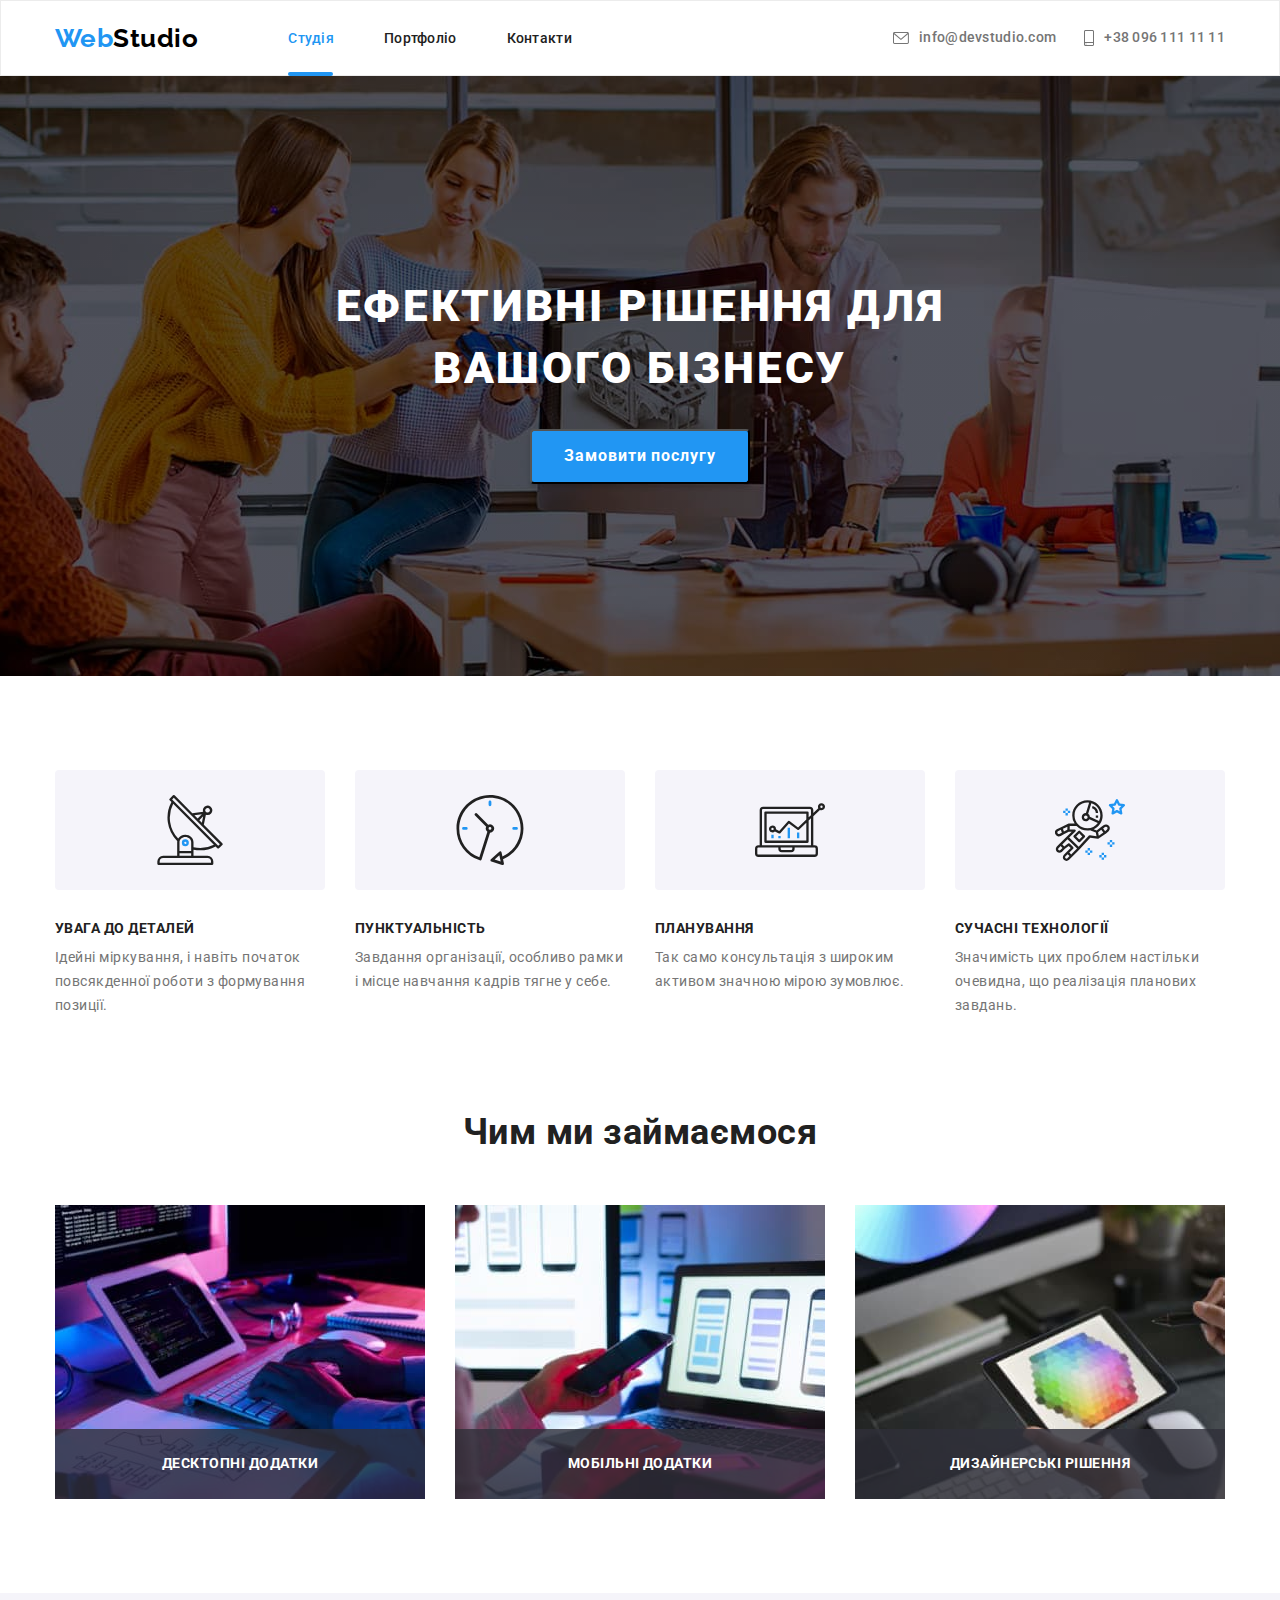
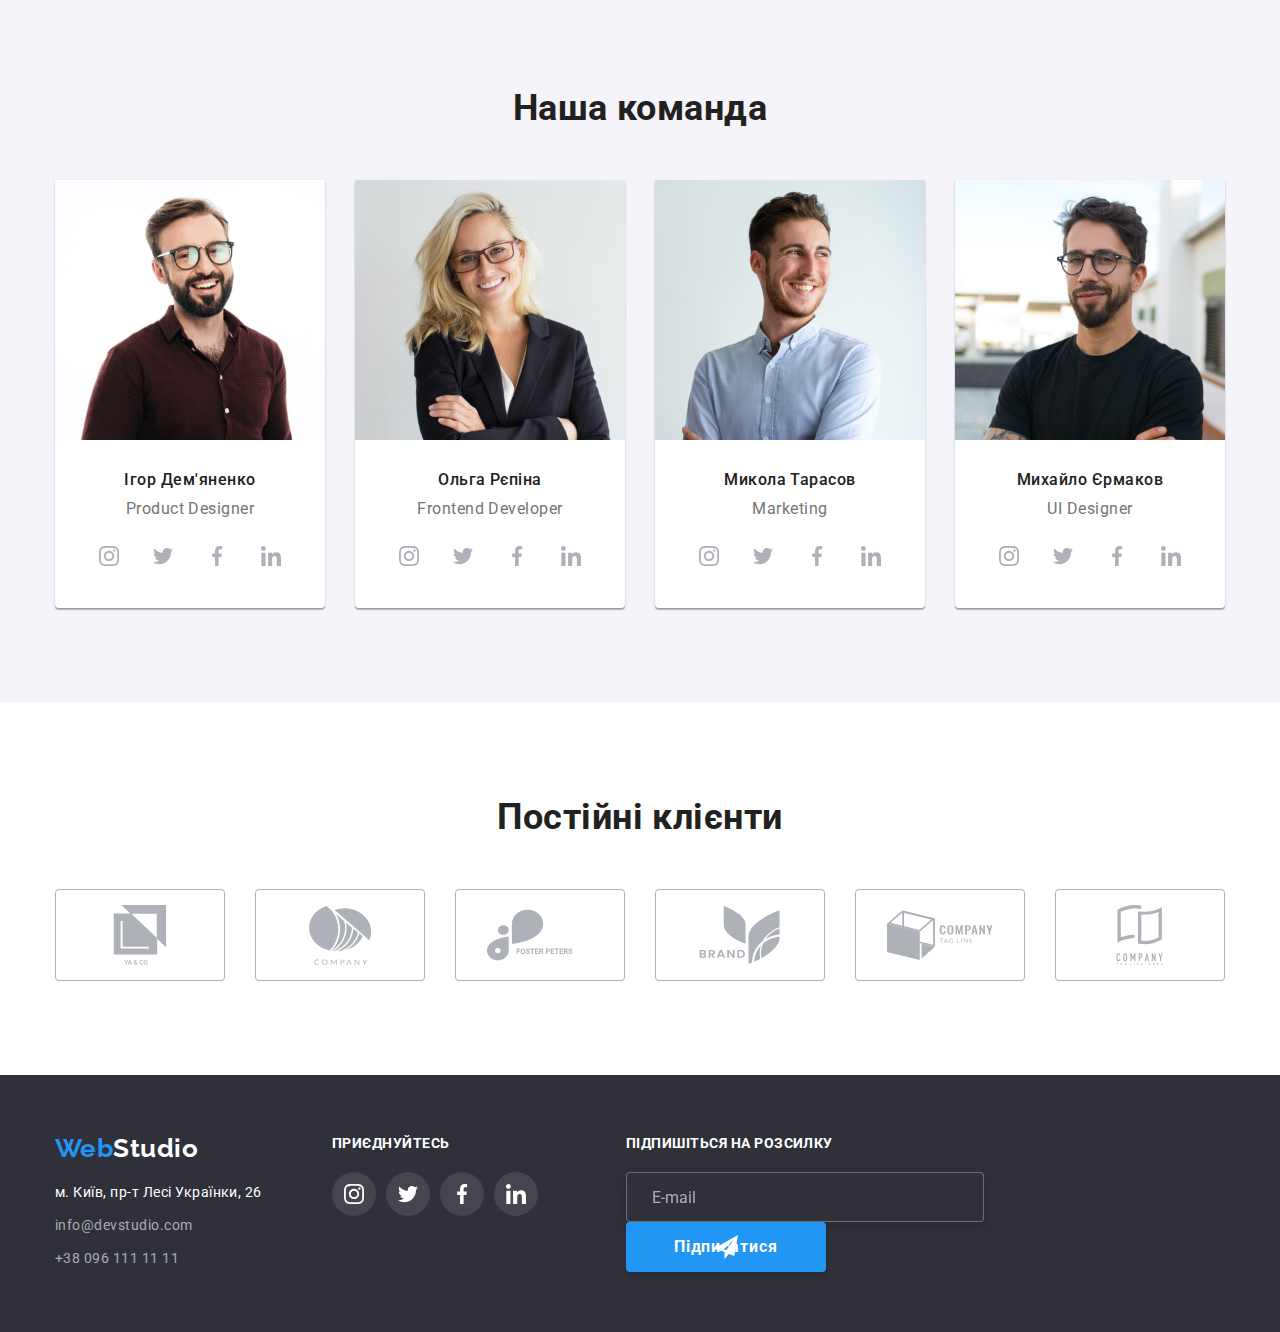
==== commit f0107b71: "Оформление Д/З 6" ====
--- a/index.html
+++ b/index.html
@@ -580,9 +580,11 @@
             <p class="footer-input-titel">Підпишіться на розсилку</p>
 
     <form class="footer-form">
-
-        <div class="footer-form-wrapp">
+        
+
+
         <label class="footer-form-field"> 
+            
                 <input type="email" class="footer-form-input" 
                 required 
                 pattern="[A-Za-zА-Яа-яЁёІіЇїЄє]+" 
@@ -600,7 +602,7 @@
                 </button>
             
             </span>
-            </div>
+            
         </div>
         </div>
 
--- a/css/styles.css
+++ b/css/styles.css
@@ -835,13 +835,6 @@
         text-transform: uppercase;
  }
 
- .modal-form-input-wrapp {
-    display: flax;
-    align-items: center;
-    justify-content: center;
-
-    
- }
 
  .footer-form-field {
 
@@ -871,17 +864,22 @@
     
  }
 
-.footer-form-wrapp {
-    display: flex;
-   align-items: center;
-   justify-content: center;
-}
+
 
  .footer-modal-form-buttom {
  
      position: relative;
-     padding: 10px 28px;
- }
+     
+ }
+
+.footer-form-button {
+    display: flex;
+    align-items: center;
+    justify-content: center;
+    gap: 10px;
+    border: none;
+
+}
 
  .footer-form-button {
 
@@ -895,10 +893,10 @@
      letter-spacing: 0.06em;
      box-shadow: 0px 4px 4px rgba(0, 0, 0, 0.15);
      border-radius: 4px;
-     align-self: center;
      
      
      
+     
 
 
 
@@ -929,7 +927,7 @@
 .footer-form-icon-send {
     position: absolute;
     top: 50%;
-    right: 5;
+    right: 10;
 transform: translateY(-50% );
 
 }
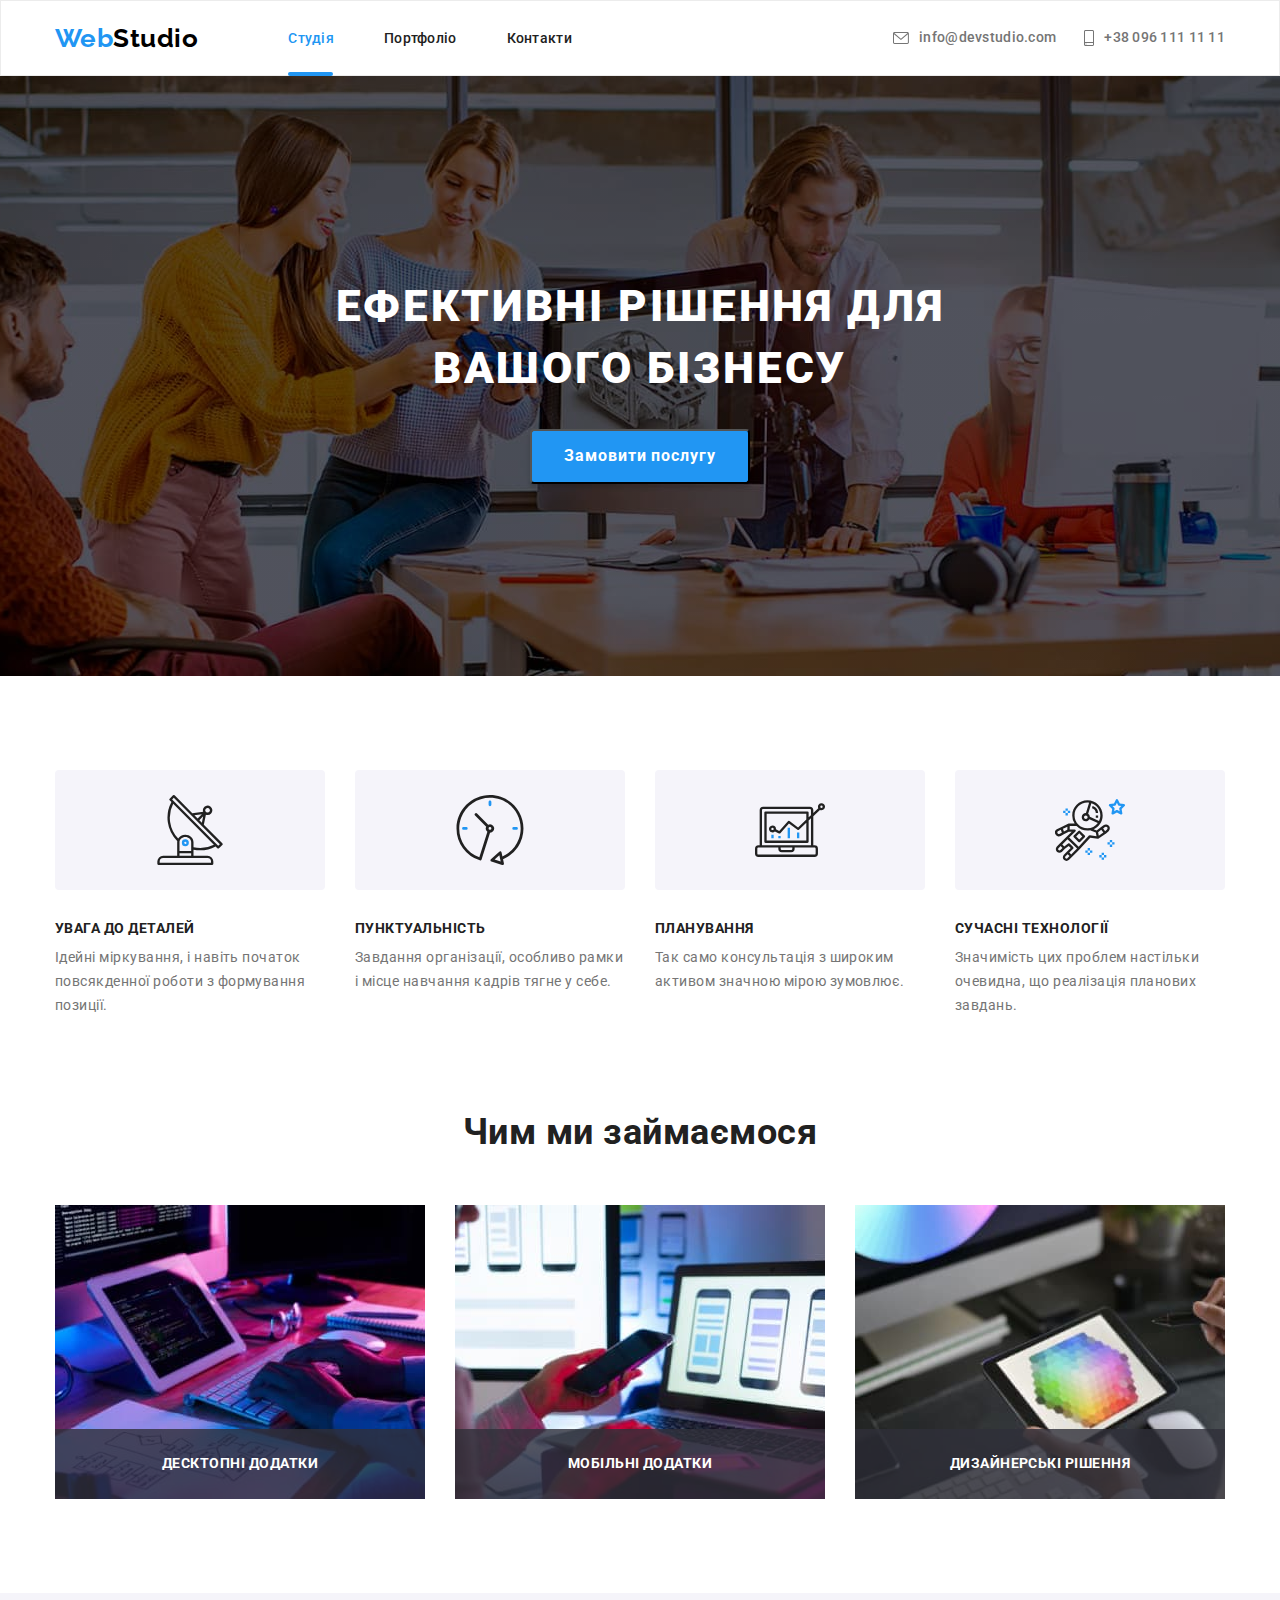
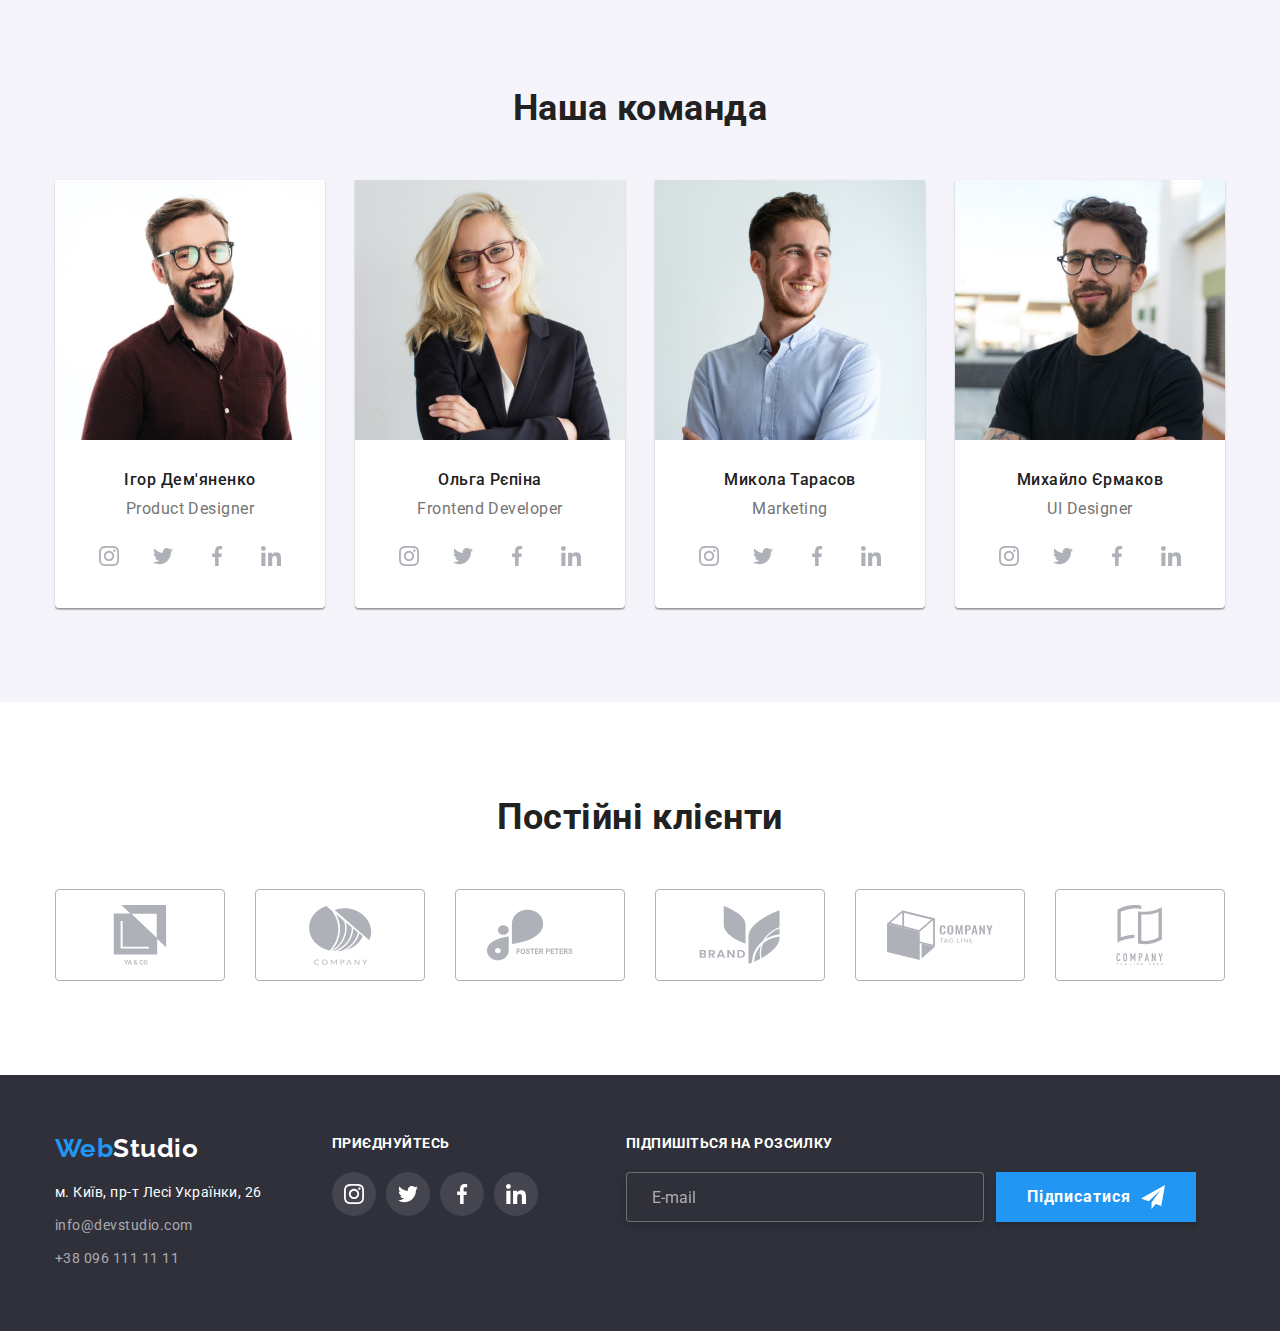
==== commit da008d2e: "Поправка button в футере" ====
--- a/index.html
+++ b/index.html
@@ -579,6 +579,8 @@
         <div class="footer-input">
             <p class="footer-input-titel">Підпишіться на розсилку</p>
 
+<div class="footer-wrapper">
+
     <form class="footer-form">
         
 
@@ -602,7 +604,7 @@
                 </button>
             
             </span>
-            
+            </div>
         </div>
         </div>
 
--- a/css/styles.css
+++ b/css/styles.css
@@ -823,8 +823,11 @@
  }
 
  /* ====== foter-input ===== */
-   
-
+
+
+   .footer-wrapper {
+    display: flex;
+   }
 
  .footer-input-titel {
     color: var(--stock-color);
@@ -863,7 +866,6 @@
 color: rgba(255, 255, 255, 0.6);
     
  }
-
 
 
  .footer-modal-form-buttom {
@@ -892,13 +894,9 @@
      line-height: 1.9;
      letter-spacing: 0.06em;
      box-shadow: 0px 4px 4px rgba(0, 0, 0, 0.15);
-     border-radius: 4px;
+     border-radius: 4
      
      
-     
-     
-
-
 
  }
 
@@ -921,16 +919,6 @@
     
 }
 
-
-
-
-.footer-form-icon-send {
-    position: absolute;
-    top: 50%;
-    right: 10;
-transform: translateY(-50% );
-
-}
  
 
 
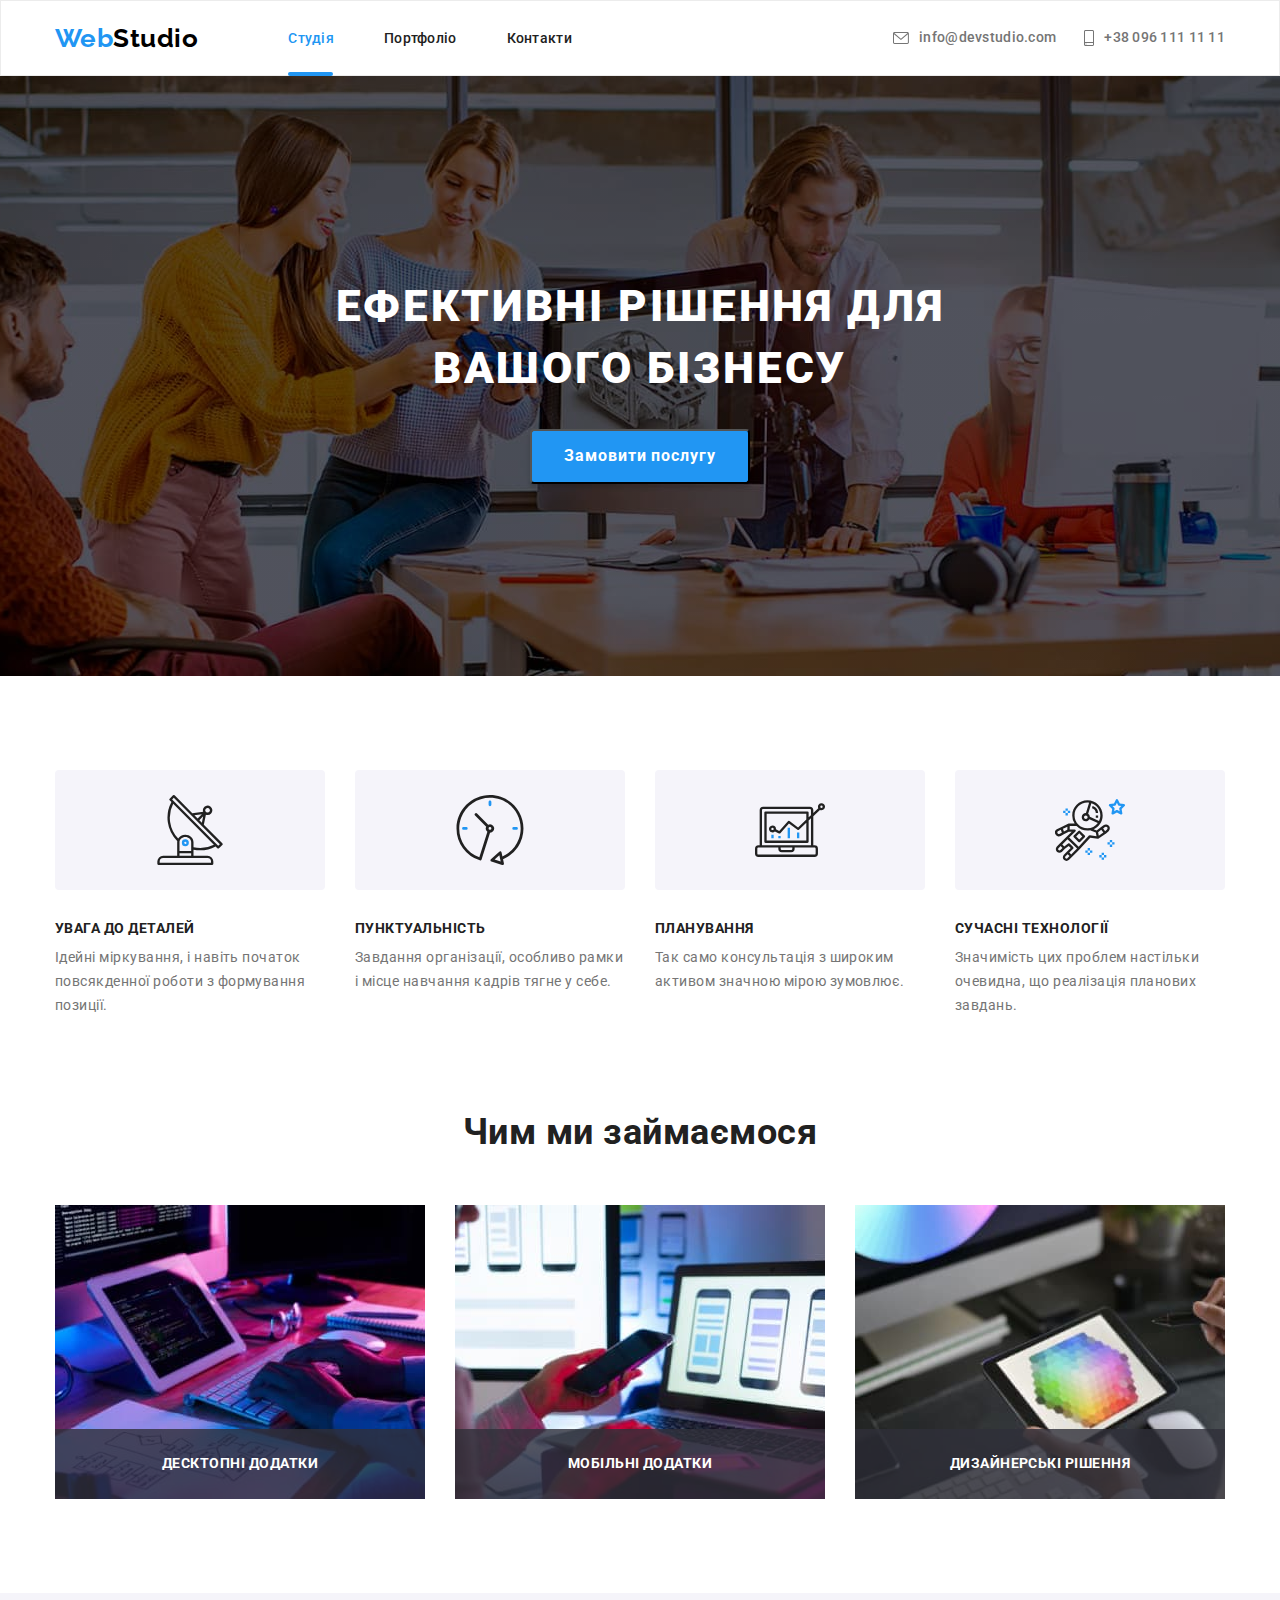
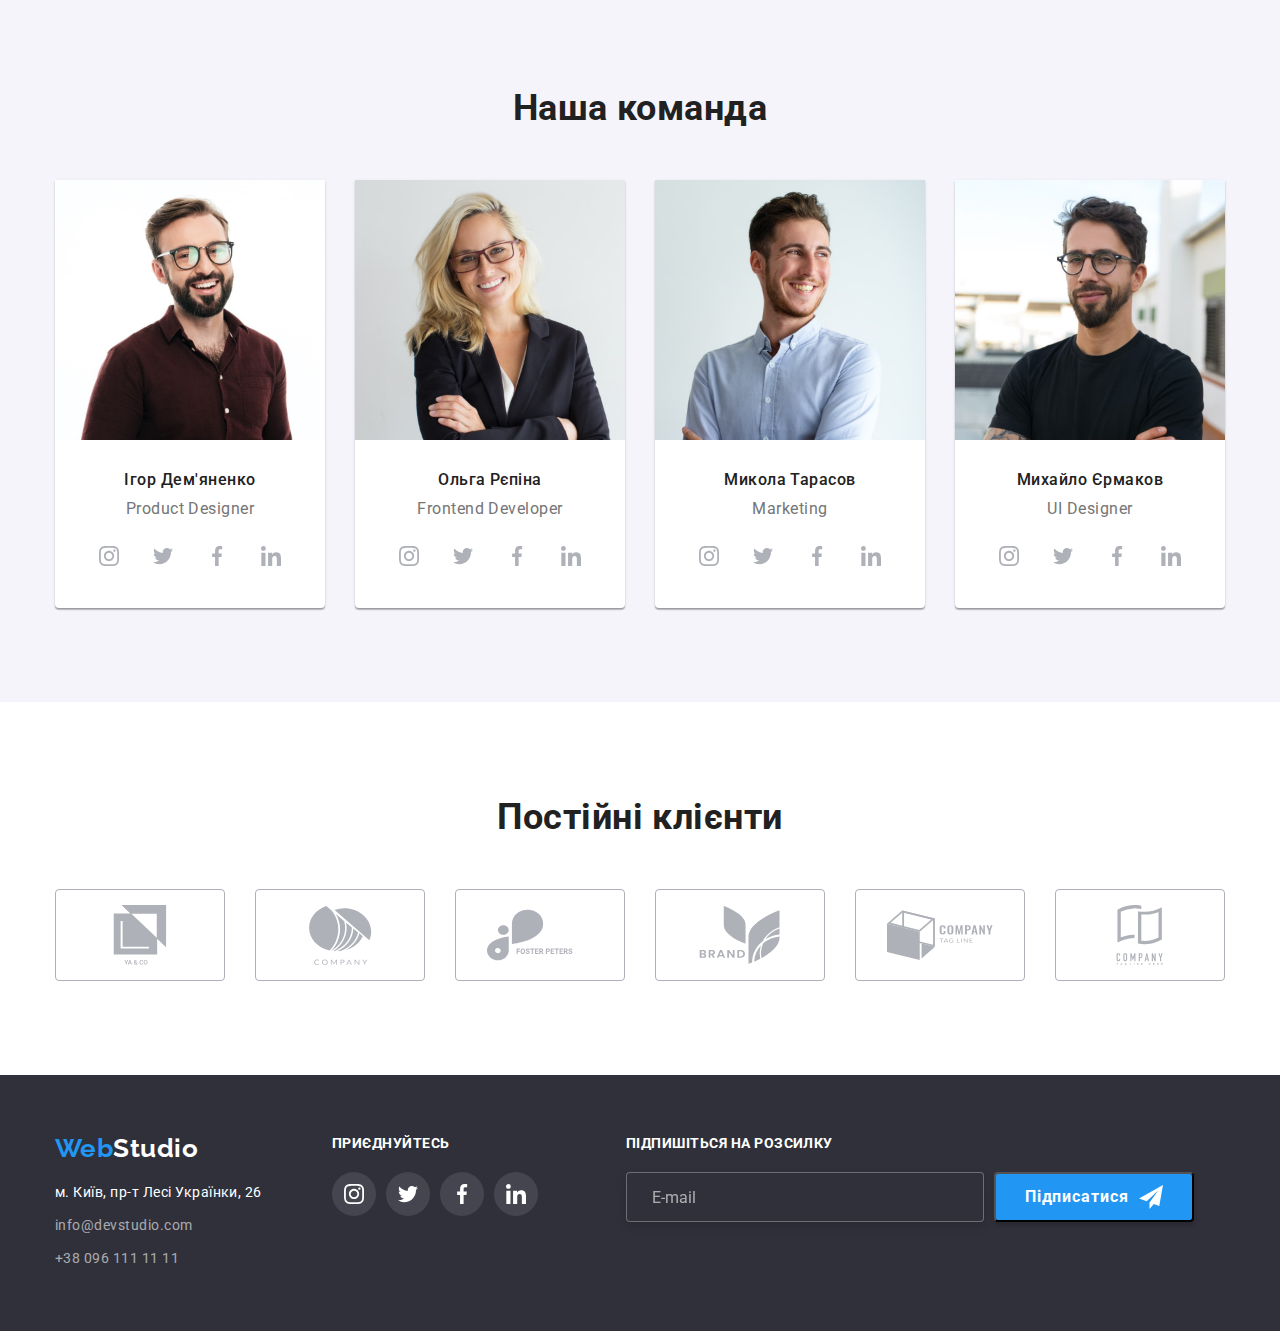
==== commit 91a86a1d: "Поправки по д/з номер 6" ====
--- a/index.html
+++ b/index.html
@@ -579,7 +579,7 @@
         <div class="footer-input">
             <p class="footer-input-titel">Підпишіться на розсилку</p>
 
-<div class="footer-wrapper">
+
 
     <form class="footer-form">
         
@@ -593,18 +593,20 @@
                 name="user-footer_email"
                 placeholder="E-mail">
     </label>
+
+    <button type="submit" class="footer-form-button">Підписатися
+        <svg class="footer-form-icon-send" width="24" height="24">
+            <use href="./images/sprite/symbol-defs.svg#icon-send"></use>
+        </svg>
+    </button>
             </form>
             
           
-            <span class="footer-modal-form-buttom">
-                <button type="submit" class="footer-form-button">Підписатися
-                    <svg class="footer-form-icon-send" width="24" height="24">
-                        <use href="./images/sprite/symbol-defs.svg#icon-send"></use>
-                    </svg>
-                </button>
-            
-            </span>
-            </div>
+           
+                
+            
+            
+         
         </div>
         </div>
 
--- a/css/styles.css
+++ b/css/styles.css
@@ -825,7 +825,8 @@
  /* ====== foter-input ===== */
 
 
-   .footer-wrapper {
+
+   .footer-form {
     display: flex;
    }
 
@@ -841,7 +842,7 @@
 
  .footer-form-field {
 
-    margin-right: 12px;
+    margin-right: 10px;
 
  }
 
@@ -875,11 +876,12 @@
  }
 
 .footer-form-button {
-    display: flex;
-    align-items: center;
-    justify-content: center;
-    gap: 10px;
-    border: none;
+ 
+    display: flex;
+        align-items: center;
+        justify-content: center;
+        gap: 10px;
+       
 
 }
 
@@ -894,8 +896,8 @@
      line-height: 1.9;
      letter-spacing: 0.06em;
      box-shadow: 0px 4px 4px rgba(0, 0, 0, 0.15);
-     border-radius: 4
-     
+     border-radius: 4px;
+       
      
 
  }
@@ -1265,7 +1267,7 @@
 .modal-form-check {
     width: 16px;
     height: 14px;
-    
+    opacity: 0;
 }
 
 .modal-form-own-checkbox {
@@ -1349,6 +1351,3 @@
 
 }
 
-.modal-form-submit {
-    padding: 10px 52px;
-}